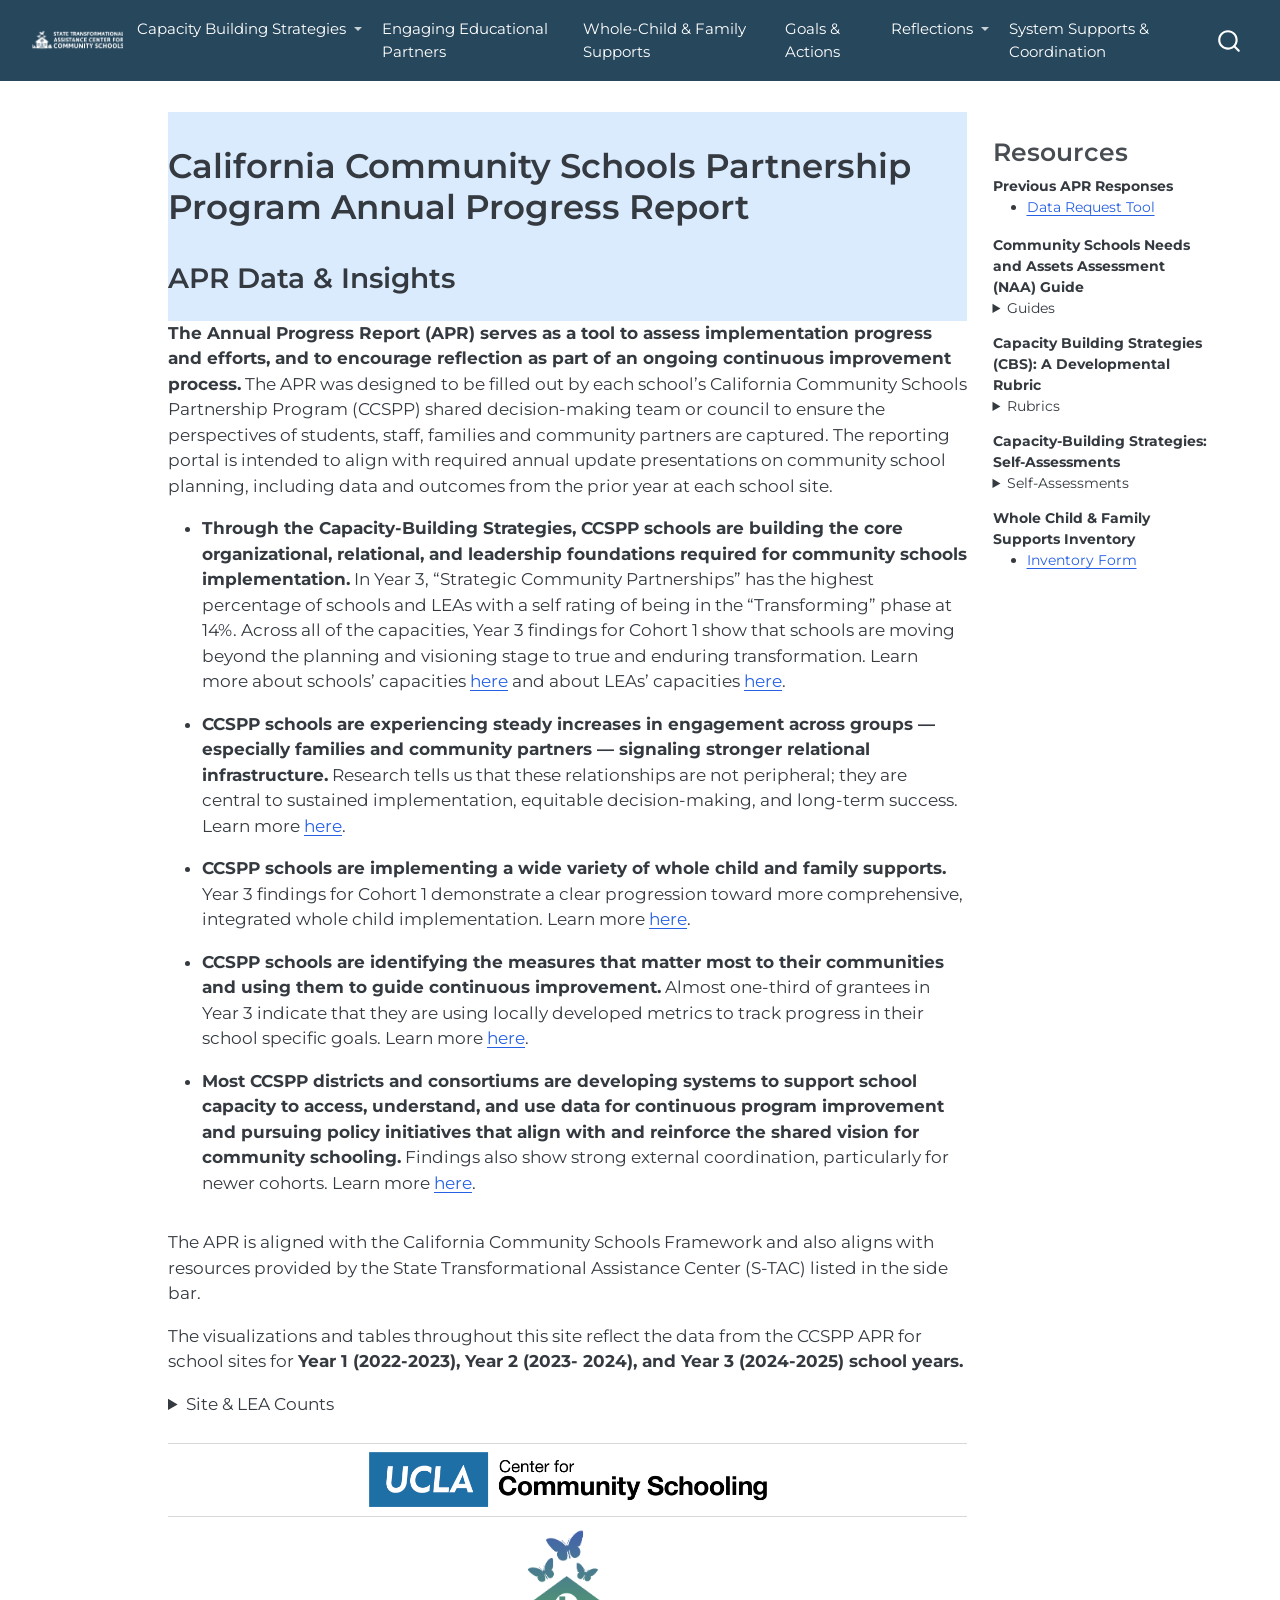
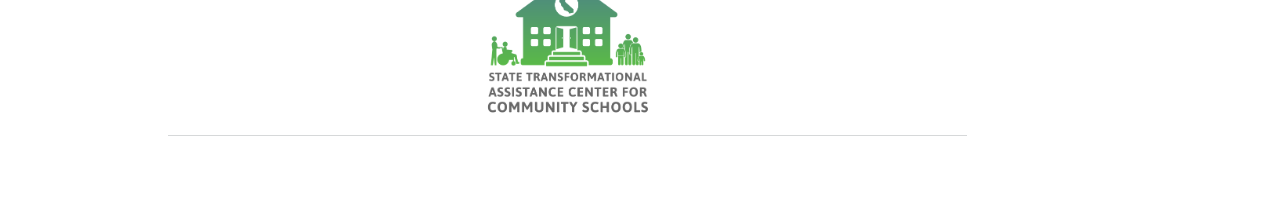
==== docs/index.html @ 406f583f "inital commit" ====
<!DOCTYPE html>
<html xmlns="http://www.w3.org/1999/xhtml" lang="en" xml:lang="en"><head>

<meta charset="utf-8">
<meta name="generator" content="quarto-1.9.35">

<meta name="viewport" content="width=device-width, initial-scale=1.0, user-scalable=yes">


<title>CCSPP APR</title>
<style>
/* Default styles provided by pandoc.
** See https://pandoc.org/MANUAL.html#variables-for-html for config info.
*/
code{white-space: pre-wrap;}
span.smallcaps{font-variant: small-caps;}
div.columns{display: flex; gap: min(4vw, 1.5em);}
div.column{flex: auto; overflow-x: auto;}
div.hanging-indent{margin-left: 1.5em; text-indent: -1.5em;}
ul.task-list{list-style: none;}
ul.task-list li input[type="checkbox"] {
  width: 0.8em;
  margin: 0 0.8em 0.2em -1em; /* quarto-specific, see https://github.com/quarto-dev/quarto-cli/issues/4556 */ 
  vertical-align: middle;
}
</style>


<script src="site_libs/quarto-nav/quarto-nav.js"></script>
<script src="site_libs/quarto-nav/headroom.min.js"></script>
<script src="site_libs/clipboard/clipboard.min.js"></script>
<script src="site_libs/quarto-search/autocomplete.umd.js"></script>
<script src="site_libs/quarto-search/fuse.min.js"></script>
<script src="site_libs/quarto-search/quarto-search.js"></script>
<meta name="quarto:offset" content="./">
<link href="./images/logo/STAC-Logo-Vertical.png" rel="icon" type="image/png">
<script src="site_libs/quarto-html/quarto.js" type="module"></script>
<script src="site_libs/quarto-html/tabsets/tabsets.js" type="module"></script>
<script src="site_libs/quarto-html/popper.min.js"></script>
<script src="site_libs/quarto-html/tippy.umd.min.js"></script>
<script src="site_libs/quarto-html/anchor.min.js"></script>
<link href="site_libs/quarto-html/tippy.css" rel="stylesheet">
<link href="site_libs/quarto-html/quarto-syntax-highlighting-46f66b053e56abd73bb6e954d61a315b.css" rel="stylesheet" id="quarto-text-highlighting-styles">
<script src="site_libs/bootstrap/bootstrap.min.js"></script>
<link href="site_libs/bootstrap/bootstrap-icons.css" rel="stylesheet">
<link href="site_libs/bootstrap/bootstrap-a0f9fd0d421825b736dc1bbcbcba2219.min.css" rel="stylesheet" append-hash="true" id="quarto-bootstrap" data-mode="light">
<script id="quarto-search-options" type="application/json">{
  "location": "navbar",
  "copy-button": false,
  "collapse-after": 3,
  "panel-placement": "end",
  "type": "overlay",
  "limit": 50,
  "keyboard-shortcut": [
    "f",
    "/",
    "s"
  ],
  "show-item-context": false,
  "language": {
    "search-no-results-text": "No results",
    "search-matching-documents-text": "matching documents",
    "search-copy-link-title": "Copy link to search",
    "search-hide-matches-text": "Hide additional matches",
    "search-more-match-text": "more match in this document",
    "search-more-matches-text": "more matches in this document",
    "search-clear-button-title": "Clear",
    "search-text-placeholder": "",
    "search-detached-cancel-button-title": "Cancel",
    "search-submit-button-title": "Submit",
    "search-label": "Search"
  }
}</script>


<link rel="stylesheet" href="styles.css">
</head>

<body class="nav-fixed quarto-light">

<div id="quarto-search-results"></div>
  <header id="quarto-header" class="headroom fixed-top">
    <nav class="navbar navbar-expand-lg " data-bs-theme="dark">
      <div class="navbar-container container-fluid">
      <div class="navbar-brand-container mx-auto">
    <a href="./index.html" class="navbar-brand navbar-brand-logo">
    <img src="./images/logo/STAC-Logo-Horizontal-White.png" alt="" class="navbar-logo light-content">
    <img src="./images/logo/STAC-Logo-Horizontal-White.png" alt="" class="navbar-logo dark-content">
    </a>
  </div>
            <div id="quarto-search" class="" title="Search"></div>
          <button class="navbar-toggler" type="button" data-bs-toggle="collapse" data-bs-target="#navbarCollapse" aria-controls="navbarCollapse" role="menu" aria-expanded="false" aria-label="Toggle navigation" onclick="if (window.quartoToggleHeadroom) { window.quartoToggleHeadroom(); }">
  <span class="navbar-toggler-icon"></span>
</button>
          <div class="collapse navbar-collapse" id="navbarCollapse">
            <ul class="navbar-nav navbar-nav-scroll me-auto">
  <li class="nav-item dropdown ">
    <a class="nav-link dropdown-toggle" href="#" id="nav-menu-capacity-building-strategies" role="link" data-bs-toggle="dropdown" aria-expanded="false">
 <span class="menu-text">Capacity Building Strategies</span>
    </a>
    <ul class="dropdown-menu" aria-labelledby="nav-menu-capacity-building-strategies">    
        <li>
    <a class="dropdown-item" href="./CBS/Schools - Capacity Building Strategies.html">
 <span class="dropdown-text">Site</span></a>
  </li>  
        <li>
    <a class="dropdown-item" href="./CBS/cbs-lea.html">
 <span class="dropdown-text">LEA</span></a>
  </li>  
    </ul>
  </li>
  <li class="nav-item">
    <a class="nav-link" href="./Engaging Educational Partners.html"> 
<span class="menu-text">Engaging Educational Partners</span></a>
  </li>  
  <li class="nav-item">
    <a class="nav-link" href="./WCFSI.html"> 
<span class="menu-text">Whole-Child &amp; Family Supports</span></a>
  </li>  
  <li class="nav-item">
    <a class="nav-link" href="./Goals and Actions.html"> 
<span class="menu-text">Goals &amp; Actions</span></a>
  </li>  
  <li class="nav-item dropdown ">
    <a class="nav-link dropdown-toggle" href="#" id="nav-menu-reflections" role="link" data-bs-toggle="dropdown" aria-expanded="false">
 <span class="menu-text">Reflections</span>
    </a>
    <ul class="dropdown-menu" aria-labelledby="nav-menu-reflections">    
        <li>
    <a class="dropdown-item" href="./reflections/school-reflections.html">
 <span class="dropdown-text">Site</span></a>
  </li>  
        <li>
    <a class="dropdown-item" href="./reflections/lea-reflections.html">
 <span class="dropdown-text">LEA</span></a>
  </li>  
    </ul>
  </li>
  <li class="nav-item">
    <a class="nav-link" href="./system-level-analysis.html"> 
<span class="menu-text">System Supports &amp; Coordination</span></a>
  </li>  
</ul>
          </div> <!-- /navcollapse -->
            <div class="quarto-navbar-tools">
</div>
      </div> <!-- /container-fluid -->
    </nav>
</header>
<!-- content -->
<div id="quarto-content" class="quarto-container page-columns page-rows-contents page-layout-article page-navbar">
<!-- sidebar -->
<!-- margin-sidebar -->
    <div id="quarto-margin-sidebar" class="sidebar margin-sidebar zindex-bottom">
    </div>
<!-- main -->
<main class="content page-columns page-full" id="quarto-document-content"><header id="title-block-header" class="quarto-title-block"></header>




<style>
/* Mobile: don't sticky (prevents overlap) */
@media (max-width: 991.98px) {
  .column-margin { 
    position: static !important; 
    top: auto !important;
  }
}

/* Desktop: sticky */
@media (min-width: 992px) {
  .column-margin {
    position: sticky;
    top: 1rem;
  }
}
</style>
<section id="california-community-schools-partnership-program-annual-progress-report" class="level1 hero-banner">
<h1>California Community Schools Partnership Program Annual Progress Report</h1>
<section id="apr-data-insights" class="level2">
<h2 class="anchored" data-anchor-id="apr-data-insights">APR Data &amp; Insights</h2>
</section>
</section>

<div class="no-row-height column-margin column-container"><section id="resources" class="level3">
<h3 class="anchored" data-anchor-id="resources">Resources</h3>
<p><span style="color: #343a40;"><strong>Previous APR Responses</strong></span></p>
<ul>
<li><a href="https://uclaed.co1.qualtrics.com/jfe/form/SV_9mLEu1IuNi6LZfo" target="_blank">Data Request Tool</a></li>
</ul>
<p><span style="color: #343a40;"><strong>Community Schools Needs and Assets Assessment (NAA) Guide</strong></span></p>
<details>
<summary>
Guides
</summary>
<ul>
<li><p><a href="https://cadigitalcommons.org/wp-content/uploads/2025/06/Deep-Needs-and-Asset-Assessment.pdf" target="_blank">NAA Guide – Full</a></p></li>
<li><p><a href="https://cadigitalcommons.org/wp-content/uploads/2025/06/Needs-and-Assets-Assessment-Condensed.pdf" target="_blank">NAA Guide – Condensed</a></p></li>
</ul>
</details>
<p><span style="color: #343a40;"><strong>Capacity Building Strategies (CBS): A Developmental Rubric</strong></span></p>
<details>
<summary>
Rubrics
</summary>
<ul>
<li><a href="https://drive.google.com/file/d/1DP7RyhAVxTFmHMCD0gwekij5-J-h7BR9/view" target="_blank">CBS - English</a></li>
</ul>
</details>
<p><span style="color: #343a40;"><strong>Capacity-Building Strategies: Self-Assessments</strong></span></p>
<details>
<summary>
Self-Assessments
</summary>
<ul>
<li><p><a href="https://docs.google.com/forms/d/e/1FAIpQLSdcH3LNxkDwyvIk_gppRtpNWwfiOEIjXn0z5QTgOqBknGu_lQ/viewform" target="_blank">LEA - English</a></p></li>
<li><p><a href="https://docs.google.com/forms/d/e/1FAIpQLSc5DZgLk-vQy-woKBKLm49a4QzHU9YAFCF1oBO0h-w63NDepA/viewform?usp=send_form" target="_blank">Site - English</a></p></li>
<li><p><a href="https://docs.google.com/document/d/1Zg2EU0CJ4ka5Bm2RTd6Dy4XGqrpqrelE/edit?usp=sharing&amp;ouid=100302755592707449375&amp;rtpof=true&amp;sd=true" target="_blank">Site - Spanish</a></p></li>
</ul>
</details>
<p><span style="color: #343a40;"><strong>Whole Child &amp; Family Supports Inventory</strong></span></p>
<ul>
<li><a href="https://cadigitalcommons.org/wp-content/uploads/2025/07/Whole-Child-and-Family-Supports-Inventory-updated.pdf" target="_blank">Inventory Form</a></li>
</ul>
</section></div><p><strong>The Annual Progress Report (APR) serves as a tool to assess implementation progress and efforts, and to encourage reflection as part of an ongoing continuous improvement process.</strong> The APR was designed to be filled out by each school’s California Community Schools Partnership Program (CCSPP) shared decision-making team or council to ensure the perspectives of students, staff, families and community partners are captured. The reporting portal is intended to align with required annual update presentations on community school planning, including data and outcomes from the prior year at each school site.</p>
<ul>
<li><p><strong>Through the Capacity-Building Strategies, CCSPP schools are building the core organizational, relational, and leadership foundations required for community schools implementation.</strong> In Year 3, “Strategic Community Partnerships” has the highest percentage of schools and LEAs with a self rating of being in the “Transforming” phase at 14%. Across all of the capacities, Year 3 findings for Cohort 1 show that schools are moving beyond the planning and visioning stage to true and enduring transformation. Learn more about schools’ capacities <a href="https://uclacommschool.github.io/stac-apr-site/CBS/Schools%20-%20Capacity%20Building%20Strategies.html" target="_blank">here</a> and about LEAs’ capacities <a href="https://uclacommschool.github.io/stac-apr-site/CBS/cbs-lea.html" target="_blank">here</a>.</p></li>
<li><p><strong>CCSPP schools are experiencing steady increases in engagement across groups — especially families and community partners — signaling stronger relational infrastructure.</strong> Research tells us that these relationships are not peripheral; they are central to sustained implementation, equitable decision-making, and long-term success. Learn more <a href="https://uclacommschool.github.io/stac-apr-site/Engaging%20Educational%20Partners.html" target="_blank">here</a>.</p></li>
<li><p><strong>CCSPP schools are implementing a wide variety of whole child and family supports.</strong> Year 3 findings for Cohort 1 demonstrate a clear progression toward more comprehensive, integrated whole child implementation. Learn more <a href="https://uclacommschool.github.io/stac-apr-site/WCFSI.html" target="_blank">here</a>.</p></li>
<li><p><strong>CCSPP schools are identifying the measures that matter most to their communities and using them to guide continuous improvement.</strong> Almost one-third of grantees in Year 3 indicate that they are using locally developed metrics to track progress in their school specific goals. Learn more <a href="https://uclacommschool.github.io/stac-apr-site/Goals%20and%20Actions.html" target="_blank">here</a>.</p></li>
<li><p><strong>Most CCSPP districts and consortiums are developing systems to support school capacity to access, understand, and use data for continuous program improvement and pursuing policy initiatives that align with and reinforce the shared vision for community schooling.</strong> Findings also show strong external coordination, particularly for newer cohorts. Learn more <a href="https://uclacommschool.github.io/stac-apr-site/system-level-analysis.html" target="_blank">here</a>.</p></li>
</ul>
<p>The APR is aligned with the California Community Schools Framework and also aligns with resources provided by the State Transformational Assistance Center (S-TAC) listed in the side bar.</p>
<p>The visualizations and tables throughout this site reflect the data from the CCSPP APR for school sites for <strong>Year 1 (2022-2023), Year 2 (2023- 2024), and Year 3 (2024-2025) school years.</strong></p>
<details>
<summary>
Site &amp; LEA Counts
</summary>
<div class="tabset-margin-container"></div><div class="panel-tabset">
<ul class="nav nav-tabs" role="tablist"><li class="nav-item" role="presentation"><a class="nav-link active" id="tabset-1-1-tab" data-bs-toggle="tab" data-bs-target="#tabset-1-1" role="tab" aria-controls="tabset-1-1" aria-selected="true" href="">Site Count</a></li><li class="nav-item" role="presentation"><a class="nav-link" id="tabset-1-2-tab" data-bs-toggle="tab" data-bs-target="#tabset-1-2" role="tab" aria-controls="tabset-1-2" aria-selected="false" href="">LEA Count</a></li></ul>
<div class="tab-content">
<div id="tabset-1-1" class="tab-pane active" role="tabpanel" aria-labelledby="tabset-1-1-tab">
<table class="caption-top table">
<thead>
<tr class="header">
<th>Cohort</th>
<th>Site Count</th>
</tr>
</thead>
<tbody>
<tr class="odd">
<td>Cohort 1</td>
<td>457</td>
</tr>
<tr class="even">
<td>Cohort 2</td>
<td>571</td>
</tr>
<tr class="odd">
<td>Cohort 3</td>
<td>998</td>
</tr>
<tr class="even">
<td>Cohort 4</td>
<td>469</td>
</tr>
<tr class="odd">
<td><strong>Grand Total</strong></td>
<td><strong>2,495</strong></td>
</tr>
</tbody>
</table>
</div>
<div id="tabset-1-2" class="tab-pane" role="tabpanel" aria-labelledby="tabset-1-2-tab">
<table class="caption-top table">
<thead>
<tr class="header">
<th>Cohort</th>
<th>LEA Count</th>
</tr>
</thead>
<tbody>
<tr class="odd">
<td>Cohort 1</td>
<td>75</td>
</tr>
<tr class="even">
<td>Cohort 2</td>
<td>104</td>
</tr>
<tr class="odd">
<td>Cohort 3</td>
<td>251</td>
</tr>
<tr class="even">
<td>Cohort 4</td>
<td>97</td>
</tr>
<tr class="odd">
<td><strong>Grand Total</strong></td>
<td><strong>527</strong></td>
</tr>
</tbody>
</table>
<p>*Number of participating LEAs (unique). The number of granted LEA per cohort might vary, since some LEAs were awarded grants in more than one cohort.</p>
</div>
</div>
</div>
</details>
<table class="caption-top table">
<tbody>
<tr class="odd">
<td style="text-align: center;"><img src="images/UCLACtrForCommSchoolingLogo.png" class="img-fluid" width="398"></td>
</tr>
<tr class="even">
<td style="text-align: center;"><img src="images/stac-logo.png" class="img-fluid" width="188"></td>
</tr>
</tbody>
</table>



</main> <!-- /main -->
<script id="quarto-html-after-body" type="application/javascript">
  window.document.addEventListener("DOMContentLoaded", function (event) {
    const icon = "";
    const anchorJS = new window.AnchorJS();
    anchorJS.options = {
      placement: 'right',
      icon: icon
    };
    anchorJS.add('.anchored');
    const isCodeAnnotation = (el) => {
      for (const clz of el.classList) {
        if (clz.startsWith('code-annotation-')) {                     
          return true;
        }
      }
      return false;
    }
    const onCopySuccess = function(e) {
      // button target
      const button = e.trigger;
      // don't keep focus
      button.blur();
      // flash "checked"
      button.classList.add('code-copy-button-checked');
      var currentTitle = button.getAttribute("title");
      button.setAttribute("title", "Copied!");
      let tooltip;
      if (window.bootstrap) {
        button.setAttribute("data-bs-toggle", "tooltip");
        button.setAttribute("data-bs-placement", "left");
        button.setAttribute("data-bs-title", "Copied!");
        tooltip = new bootstrap.Tooltip(button, 
          { trigger: "manual", 
            customClass: "code-copy-button-tooltip",
            offset: [0, -8]});
        tooltip.show();    
      }
      setTimeout(function() {
        if (tooltip) {
          tooltip.hide();
          button.removeAttribute("data-bs-title");
          button.removeAttribute("data-bs-toggle");
          button.removeAttribute("data-bs-placement");
        }
        button.setAttribute("title", currentTitle);
        button.classList.remove('code-copy-button-checked');
      }, 1000);
      // clear code selection
      e.clearSelection();
    }
    const getTextToCopy = function(trigger) {
      const outerScaffold = trigger.parentElement.cloneNode(true);
      const codeEl = outerScaffold.querySelector('code');
      for (const childEl of codeEl.children) {
        if (isCodeAnnotation(childEl)) {
          childEl.remove();
        }
      }
      return codeEl.innerText;
    }
    const clipboard = new window.ClipboardJS('.code-copy-button:not([data-in-quarto-modal])', {
      text: getTextToCopy
    });
    clipboard.on('success', onCopySuccess);
    if (window.document.getElementById('quarto-embedded-source-code-modal')) {
      const clipboardModal = new window.ClipboardJS('.code-copy-button[data-in-quarto-modal]', {
        text: getTextToCopy,
        container: window.document.getElementById('quarto-embedded-source-code-modal')
      });
      clipboardModal.on('success', onCopySuccess);
    }
      var localhostRegex = new RegExp(/^(?:http|https):\/\/localhost\:?[0-9]*\//);
      var mailtoRegex = new RegExp(/^mailto:/);
        var filterRegex = new RegExp('/' + window.location.host + '/');
      var isInternal = (href) => {
          return filterRegex.test(href) || localhostRegex.test(href) || mailtoRegex.test(href);
      }
      // Inspect non-navigation links and adorn them if external
     var links = window.document.querySelectorAll('a[href]:not(.nav-link):not(.navbar-brand):not(.toc-action):not(.sidebar-link):not(.sidebar-item-toggle):not(.pagination-link):not(.no-external):not([aria-hidden]):not(.dropdown-item):not(.quarto-navigation-tool):not(.about-link)');
      for (var i=0; i<links.length; i++) {
        const link = links[i];
        if (!isInternal(link.href)) {
          // undo the damage that might have been done by quarto-nav.js in the case of
          // links that we want to consider external
          if (link.dataset.originalHref !== undefined) {
            link.href = link.dataset.originalHref;
          }
        }
      }
    function tippyHover(el, contentFn, onTriggerFn, onUntriggerFn) {
      const config = {
        allowHTML: true,
        maxWidth: 500,
        delay: 100,
        arrow: false,
        appendTo: function(el) {
            return el.parentElement;
        },
        interactive: true,
        interactiveBorder: 10,
        theme: 'quarto',
        placement: 'bottom-start',
      };
      if (contentFn) {
        config.content = contentFn;
      }
      if (onTriggerFn) {
        config.onTrigger = onTriggerFn;
      }
      if (onUntriggerFn) {
        config.onUntrigger = onUntriggerFn;
      }
      window.tippy(el, config); 
    }
    const noterefs = window.document.querySelectorAll('a[role="doc-noteref"]');
    for (var i=0; i<noterefs.length; i++) {
      const ref = noterefs[i];
      tippyHover(ref, function() {
        // use id or data attribute instead here
        let href = ref.getAttribute('data-footnote-href') || ref.getAttribute('href');
        try { href = new URL(href).hash; } catch {}
        const id = href.replace(/^#\/?/, "");
        const note = window.document.getElementById(id);
        if (note) {
          return note.innerHTML;
        } else {
          return "";
        }
      });
    }
    const xrefs = window.document.querySelectorAll('a.quarto-xref');
    const processXRef = (id, note) => {
      // Strip column container classes
      const stripColumnClz = (el) => {
        el.classList.remove("page-full", "page-columns");
        if (el.children) {
          for (const child of el.children) {
            stripColumnClz(child);
          }
        }
      }
      stripColumnClz(note)
      if (id === null || id.startsWith('sec-')) {
        // Special case sections, only their first couple elements
        const container = document.createElement("div");
        if (note.children && note.children.length > 2) {
          container.appendChild(note.children[0].cloneNode(true));
          for (let i = 1; i < note.children.length; i++) {
            const child = note.children[i];
            if (child.tagName === "P" && child.innerText === "") {
              continue;
            } else {
              container.appendChild(child.cloneNode(true));
              break;
            }
          }
          if (window.Quarto?.typesetMath) {
            window.Quarto.typesetMath(container);
          }
          return container.innerHTML
        } else {
          if (window.Quarto?.typesetMath) {
            window.Quarto.typesetMath(note);
          }
          return note.innerHTML;
        }
      } else {
        // Remove any anchor links if they are present
        const anchorLink = note.querySelector('a.anchorjs-link');
        if (anchorLink) {
          anchorLink.remove();
        }
        if (window.Quarto?.typesetMath) {
          window.Quarto.typesetMath(note);
        }
        if (note.classList.contains("callout")) {
          return note.outerHTML;
        } else {
          return note.innerHTML;
        }
      }
    }
    for (var i=0; i<xrefs.length; i++) {
      const xref = xrefs[i];
      tippyHover(xref, undefined, function(instance) {
        instance.disable();
        let url = xref.getAttribute('href');
        let hash = undefined; 
        if (url.startsWith('#')) {
          hash = url;
        } else {
          try { hash = new URL(url).hash; } catch {}
        }
        if (hash) {
          const id = hash.replace(/^#\/?/, "");
          const note = window.document.getElementById(id);
          if (note !== null) {
            try {
              const html = processXRef(id, note.cloneNode(true));
              instance.setContent(html);
            } finally {
              instance.enable();
              instance.show();
            }
          } else {
            // See if we can fetch this
            fetch(url.split('#')[0])
            .then(res => res.text())
            .then(html => {
              const parser = new DOMParser();
              const htmlDoc = parser.parseFromString(html, "text/html");
              const note = htmlDoc.getElementById(id);
              if (note !== null) {
                const html = processXRef(id, note);
                instance.setContent(html);
              } 
            }).finally(() => {
              instance.enable();
              instance.show();
            });
          }
        } else {
          // See if we can fetch a full url (with no hash to target)
          // This is a special case and we should probably do some content thinning / targeting
          fetch(url)
          .then(res => res.text())
          .then(html => {
            const parser = new DOMParser();
            const htmlDoc = parser.parseFromString(html, "text/html");
            const note = htmlDoc.querySelector('main.content');
            if (note !== null) {
              // This should only happen for chapter cross references
              // (since there is no id in the URL)
              // remove the first header
              if (note.children.length > 0 && note.children[0].tagName === "HEADER") {
                note.children[0].remove();
              }
              const html = processXRef(null, note);
              instance.setContent(html);
            } 
          }).finally(() => {
            instance.enable();
            instance.show();
          });
        }
      }, function(instance) {
      });
    }
        let selectedAnnoteEl;
        const selectorForAnnotation = ( cell, annotation) => {
          let cellAttr = 'data-code-cell="' + cell + '"';
          let lineAttr = 'data-code-annotation="' +  annotation + '"';
          const selector = 'span[' + cellAttr + '][' + lineAttr + ']';
          return selector;
        }
        const selectCodeLines = (annoteEl) => {
          const doc = window.document;
          const targetCell = annoteEl.getAttribute("data-target-cell");
          const targetAnnotation = annoteEl.getAttribute("data-target-annotation");
          const annoteSpan = window.document.querySelector(selectorForAnnotation(targetCell, targetAnnotation));
          const lines = annoteSpan.getAttribute("data-code-lines").split(",");
          const lineIds = lines.map((line) => {
            return targetCell + "-" + line;
          })
          let top = null;
          let height = null;
          let parent = null;
          if (lineIds.length > 0) {
              //compute the position of the single el (top and bottom and make a div)
              const el = window.document.getElementById(lineIds[0]);
              top = el.offsetTop;
              height = el.offsetHeight;
              parent = el.parentElement.parentElement;
            if (lineIds.length > 1) {
              const lastEl = window.document.getElementById(lineIds[lineIds.length - 1]);
              const bottom = lastEl.offsetTop + lastEl.offsetHeight;
              height = bottom - top;
            }
            if (top !== null && height !== null && parent !== null) {
              // cook up a div (if necessary) and position it 
              let div = window.document.getElementById("code-annotation-line-highlight");
              if (div === null) {
                div = window.document.createElement("div");
                div.setAttribute("id", "code-annotation-line-highlight");
                div.style.position = 'absolute';
                parent.appendChild(div);
              }
              div.style.top = top - 2 + "px";
              div.style.height = height + 4 + "px";
              div.style.left = 0;
              let gutterDiv = window.document.getElementById("code-annotation-line-highlight-gutter");
              if (gutterDiv === null) {
                gutterDiv = window.document.createElement("div");
                gutterDiv.setAttribute("id", "code-annotation-line-highlight-gutter");
                gutterDiv.style.position = 'absolute';
                const codeCell = window.document.getElementById(targetCell);
                const gutter = codeCell.querySelector('.code-annotation-gutter');
                gutter.appendChild(gutterDiv);
              }
              gutterDiv.style.top = top - 2 + "px";
              gutterDiv.style.height = height + 4 + "px";
            }
            selectedAnnoteEl = annoteEl;
          }
        };
        const unselectCodeLines = () => {
          const elementsIds = ["code-annotation-line-highlight", "code-annotation-line-highlight-gutter"];
          elementsIds.forEach((elId) => {
            const div = window.document.getElementById(elId);
            if (div) {
              div.remove();
            }
          });
          selectedAnnoteEl = undefined;
        };
          // Handle positioning of the toggle
      window.addEventListener(
        "resize",
        throttle(() => {
          elRect = undefined;
          if (selectedAnnoteEl) {
            selectCodeLines(selectedAnnoteEl);
          }
        }, 10)
      );
      function throttle(fn, ms) {
      let throttle = false;
      let timer;
        return (...args) => {
          if(!throttle) { // first call gets through
              fn.apply(this, args);
              throttle = true;
          } else { // all the others get throttled
              if(timer) clearTimeout(timer); // cancel #2
              timer = setTimeout(() => {
                fn.apply(this, args);
                timer = throttle = false;
              }, ms);
          }
        };
      }
        // Attach click handler to the DT
        const annoteDls = window.document.querySelectorAll('dt[data-target-cell]');
        for (const annoteDlNode of annoteDls) {
          annoteDlNode.addEventListener('click', (event) => {
            const clickedEl = event.target;
            if (clickedEl !== selectedAnnoteEl) {
              unselectCodeLines();
              const activeEl = window.document.querySelector('dt[data-target-cell].code-annotation-active');
              if (activeEl) {
                activeEl.classList.remove('code-annotation-active');
              }
              selectCodeLines(clickedEl);
              clickedEl.classList.add('code-annotation-active');
            } else {
              // Unselect the line
              unselectCodeLines();
              clickedEl.classList.remove('code-annotation-active');
            }
          });
        }
    const findCites = (el) => {
      const parentEl = el.parentElement;
      if (parentEl) {
        const cites = parentEl.dataset.cites;
        if (cites) {
          return {
            el,
            cites: cites.split(' ')
          };
        } else {
          return findCites(el.parentElement)
        }
      } else {
        return undefined;
      }
    };
    var bibliorefs = window.document.querySelectorAll('a[role="doc-biblioref"]');
    for (var i=0; i<bibliorefs.length; i++) {
      const ref = bibliorefs[i];
      const citeInfo = findCites(ref);
      if (citeInfo) {
        tippyHover(citeInfo.el, function() {
          var popup = window.document.createElement('div');
          citeInfo.cites.forEach(function(cite) {
            var citeDiv = window.document.createElement('div');
            citeDiv.classList.add('hanging-indent');
            citeDiv.classList.add('csl-entry');
            var biblioDiv = window.document.getElementById('ref-' + cite);
            if (biblioDiv) {
              citeDiv.innerHTML = biblioDiv.innerHTML;
            }
            popup.appendChild(citeDiv);
          });
          return popup.innerHTML;
        });
      }
    }
  });
  </script>
</div> <!-- /content -->




</body></html>
---- docs/site_libs/quarto-html/tippy.css ----
.tippy-box[data-animation=fade][data-state=hidden]{opacity:0}[data-tippy-root]{max-width:calc(100vw - 10px)}.tippy-box{position:relative;background-color:#333;color:#fff;border-radius:4px;font-size:14px;line-height:1.4;white-space:normal;outline:0;transition-property:transform,visibility,opacity}.tippy-box[data-placement^=top]>.tippy-arrow{bottom:0}.tippy-box[data-placement^=top]>.tippy-arrow:before{bottom:-7px;left:0;border-width:8px 8px 0;border-top-color:initial;transform-origin:center top}.tippy-box[data-placement^=bottom]>.tippy-arrow{top:0}.tippy-box[data-placement^=bottom]>.tippy-arrow:before{top:-7px;left:0;border-width:0 8px 8px;border-bottom-color:initial;transform-origin:center bottom}.tippy-box[data-placement^=left]>.tippy-arrow{right:0}.tippy-box[data-placement^=left]>.tippy-arrow:before{border-width:8px 0 8px 8px;border-left-color:initial;right:-7px;transform-origin:center left}.tippy-box[data-placement^=right]>.tippy-arrow{left:0}.tippy-box[data-placement^=right]>.tippy-arrow:before{left:-7px;border-width:8px 8px 8px 0;border-right-color:initial;transform-origin:center right}.tippy-box[data-inertia][data-state=visible]{transition-timing-function:cubic-bezier(.54,1.5,.38,1.11)}.tippy-arrow{width:16px;height:16px;color:#333}.tippy-arrow:before{content:"";position:absolute;border-color:transparent;border-style:solid}.tippy-content{position:relative;padding:5px 9px;z-index:1}
---- docs/site_libs/quarto-html/quarto-syntax-highlighting-46f66b053e56abd73bb6e954d61a315b.css ----
/* quarto syntax highlight colors */
:root {
  --quarto-hl-ot-color: #003B4F;
  --quarto-hl-at-color: #657422;
  --quarto-hl-ss-color: #20794D;
  --quarto-hl-an-color: #5E5E5E;
  --quarto-hl-fu-color: #4758AB;
  --quarto-hl-st-color: #20794D;
  --quarto-hl-cf-color: #003B4F;
  --quarto-hl-op-color: #5E5E5E;
  --quarto-hl-er-color: #AD0000;
  --quarto-hl-bn-color: #AD0000;
  --quarto-hl-al-color: #AD0000;
  --quarto-hl-va-color: #111111;
  --quarto-hl-bu-color: inherit;
  --quarto-hl-ex-color: inherit;
  --quarto-hl-pp-color: #AD0000;
  --quarto-hl-in-color: #5E5E5E;
  --quarto-hl-vs-color: #20794D;
  --quarto-hl-wa-color: #5E5E5E;
  --quarto-hl-do-color: #5E5E5E;
  --quarto-hl-im-color: #00769E;
  --quarto-hl-ch-color: #20794D;
  --quarto-hl-dt-color: #AD0000;
  --quarto-hl-fl-color: #AD0000;
  --quarto-hl-co-color: #5E5E5E;
  --quarto-hl-cv-color: #5E5E5E;
  --quarto-hl-cn-color: #8f5902;
  --quarto-hl-sc-color: #5E5E5E;
  --quarto-hl-dv-color: #AD0000;
  --quarto-hl-kw-color: #003B4F;
}

/* other quarto variables */
:root {
  --quarto-font-monospace: SFMono-Regular, Menlo, Monaco, Consolas, "Liberation Mono", "Courier New", monospace;
}

/* syntax highlight based on Pandoc's rules */
pre > code.sourceCode > span {
  color: #003B4F;
}

code.sourceCode > span {
  color: #003B4F;
}

div.sourceCode,
div.sourceCode pre.sourceCode {
  color: #003B4F;
}

/* Normal */
code span {
  color: #003B4F;
}

/* Alert */
code span.al {
  color: #AD0000;
  font-style: inherit;
}

/* Annotation */
code span.an {
  color: #5E5E5E;
  font-style: inherit;
}

/* Attribute */
code span.at {
  color: #657422;
  font-style: inherit;
}

/* BaseN */
code span.bn {
  color: #AD0000;
  font-style: inherit;
}

/* BuiltIn */
code span.bu {
  font-style: inherit;
}

/* ControlFlow */
code span.cf {
  color: #003B4F;
  font-weight: bold;
  font-style: inherit;
}

/* Char */
code span.ch {
  color: #20794D;
  font-style: inherit;
}

/* Constant */
code span.cn {
  color: #8f5902;
  font-style: inherit;
}

/* Comment */
code span.co {
  color: #5E5E5E;
  font-style: inherit;
}

/* CommentVar */
code span.cv {
  color: #5E5E5E;
  font-style: italic;
}

/* Documentation */
code span.do {
  color: #5E5E5E;
  font-style: italic;
}

/* DataType */
code span.dt {
  color: #AD0000;
  font-style: inherit;
}

/* DecVal */
code span.dv {
  color: #AD0000;
  font-style: inherit;
}

/* Error */
code span.er {
  color: #AD0000;
  font-style: inherit;
}

/* Extension */
code span.ex {
  font-style: inherit;
}

/* Float */
code span.fl {
  color: #AD0000;
  font-style: inherit;
}

/* Function */
code span.fu {
  color: #4758AB;
  font-style: inherit;
}

/* Import */
code span.im {
  color: #00769E;
  font-style: inherit;
}

/* Information */
code span.in {
  color: #5E5E5E;
  font-style: inherit;
}

/* Keyword */
code span.kw {
  color: #003B4F;
  font-weight: bold;
  font-style: inherit;
}

/* Operator */
code span.op {
  color: #5E5E5E;
  font-style: inherit;
}

/* Other */
code span.ot {
  color: #003B4F;
  font-style: inherit;
}

/* Preprocessor */
code span.pp {
  color: #AD0000;
  font-style: inherit;
}

/* SpecialChar */
code span.sc {
  color: #5E5E5E;
  font-style: inherit;
}

/* SpecialString */
code span.ss {
  color: #20794D;
  font-style: inherit;
}

/* String */
code span.st {
  color: #20794D;
  font-style: inherit;
}

/* Variable */
code span.va {
  color: #111111;
  font-style: inherit;
}

/* VerbatimString */
code span.vs {
  color: #20794D;
  font-style: inherit;
}

/* Warning */
code span.wa {
  color: #5E5E5E;
  font-style: italic;
}

.prevent-inlining {
  content: "</";
}

/*# sourceMappingURL=5022ed312398f59a55adce476d7327af.css.map */
---- docs/styles.css ----
/* css styles */

/* Optional: load Montserrat (STAC font option) for supporting UI text if desired */
@import url("https://fonts.googleapis.com/css2?family=Montserrat:wght@400;600;700&display=swap");

/* ------------------------------------------------------------
   STAC / UCLA Color System (from your palette)
   Prefer S-TAC brand colors (#097691, #5CBC5A, #1D6EA5, #005DAA)
   ------------------------------------------------------------ */
:root {
  /* S-TAC Brand Colors (use often) */
  --stac-teal:  #097691;
  --stac-dark-teal: #27475C;
  --stac-green: #5CBC5A;
  --stac-blue-1:#1D6EA5;
  --stac-blue-2:#005DAA;   /* best “primary” candidate */

  /* UCLA secondary palette */
  --ucla-blue:  #2774AE;
  --ucla-gold:  #FFD100;

  /* UCLA blues (for hovers/contrast) */
  --ucla-darkest-blue:#003B5C;
  --ucla-darker-blue: #005587;
  --ucla-lighter-blue: #8BB8E8;
  --ucla-lightest-blue:#DAEBFE;

  /* Gold variants */
  --ucla-darkest-gold:#FFBB1C;
  --ucla-darker-gold: #FFC72C;

  /* Additional palette (optional) */
  --stac-fig-green:#73B662;
  --stac-gold-2:   #F4C210;
  --stac-cyan:     #0DB0D8;
  --stac-cyan-lite:#87E1F8;
  --stac-cyan-bg:  #E7F9FE;
  --neutral-700:   #7F7F7F;

  /* Do not use unless necessary: #913D88 */
}

/* ------------------------------------------------------------
   Typography (per guide convention)
   Titles: Arial
   Subtitles + Main: Avenir (with fallbacks)
   ------------------------------------------------------------ */
body {
  font-family: "Montserrat", Avenir, "Avenir Next", "Gill Sans", system-ui, -apple-system,
               "Segoe UI", Roboto, "Helvetica Neue", Arial, sans-serif;
}

/* Titles / headings */
h1, h2, h3, h4, h5, h6 {
  font-family: "Montserrat", Arial, system-ui, -apple-system, "Segoe UI", sans-serif;
  color: #343a40;
}

/* UI chrome */
.navbar,
.sidebar,
.toc {
  font-family: "Montserrat", Avenir, "Avenir Next", "Gill Sans", Arial, sans-serif;
}

/* Hide Quarto page title block entirely */
.quarto-title-block {
  display: none;
}

li::marker {
  color: #343a40;
}
/* ------------------------------------------------------------
   Navbar (switch to STAC primary blue)
   ------------------------------------------------------------ */
.navbar {
  background-color: var(--stac-dark-teal) !important;
}

/* Navbar font size (top-level items) */
.navbar .navbar-nav > .nav-item > .nav-link {
  font-size: 0.9rem;
}

/* Navbar links */
.navbar a,
.navbar-brand {
  color: white !important;
}

.navbar a:hover {
  /* Use UCLA gold as the high-contrast accent */
  color: var(--stac-green) !important;
}


/* Navbar dropdown menu (base) */
.navbar .dropdown-menu {
  background-color: var(--stac-teal) !important;
}

/* Dropdown items */
.navbar .dropdown-menu .dropdown-item {
  font-size: 0.85rem;
}

/* Dropdown item text (default state) */
.navbar .dropdown-menu .dropdown-item {
  color: white !important;
}

/* Hover state: dark teal background + green text */
.navbar .dropdown-menu .dropdown-item:hover,
.navbar .dropdown-menu .dropdown-item:focus {
  background-color: var(--stac-dark-teal) !important;
  color: var(--stac-green) !important;
}

/* Nav bar toggler */
/* Navbar hamburger (mobile menu) icon */
.navbar-toggler {
  border-color: white !important;
}

/* Hamburger icon lines */
.navbar-toggler-icon {
  filter: brightness(0) invert(1);
}

/* ------------------------------------------------------------
   Sidebar styling (light STAC background + STAC active state)
   ------------------------------------------------------------ */
.sidebar {
  background-color: #ffffff !important;
  color: #343a40;
}

.sidebar a.active {
  color: var(--stac-blue-2);
  font-weight: 600;
}

.sidebar a.active {
  color: var(--stac-blue-2);
  font-weight: 600;
}

/* Optional: non-active sidebar link hover */
.sidebar a:hover {
  color: var(--stac-teal);
}


/* ------------------------------------------------------------
   Search styling in navbar
   ------------------------------------------------------------ */

/* Search icon in navbar */
.navbar .aa-SearchIcon,
.navbar .aa-SubmitIcon {
  color: white !important;
  fill: white !important;
}

/* Search input box */
.navbar .aa-Input {
  background-color: white;
  color: var(--stac-blue-2);
  border: 1px solid white;
}

/* Placeholder text */
.navbar .aa-Input::placeholder {
  color: var(--stac-blue-2);
  opacity: 0.7;
}

/* Search button */
.navbar .aa-SubmitButton {
  background-color: var(--stac-blue-1);
  border: 1px solid white;
}

/* Hover / focus */
.navbar .aa-SubmitButton:hover,
.navbar .aa-SubmitButton:focus-within {
  background-color: var(--ucla-darkest-blue);
}

/* Search modal results header / detached button */
.aa-DetachedSearchButton {
  border-color: white;
}


/* ------------------------------------------------------------
   Details in sidebar
   ------------------------------------------------------------ */

details {
  color: #343a40; 
}

details summary {
  color: #343a40; 
}


/* ------------------------------------------------------------
   Hero Banner
   ------------------------------------------------------------ */
   
/* Blue hero banner section */
.hero-banner {
  background-color: var(--ucla-lightest-blue);
}

/* Remove separator line inside hero banner */
.hero-banner h2 {
  border-bottom: none !important;
}
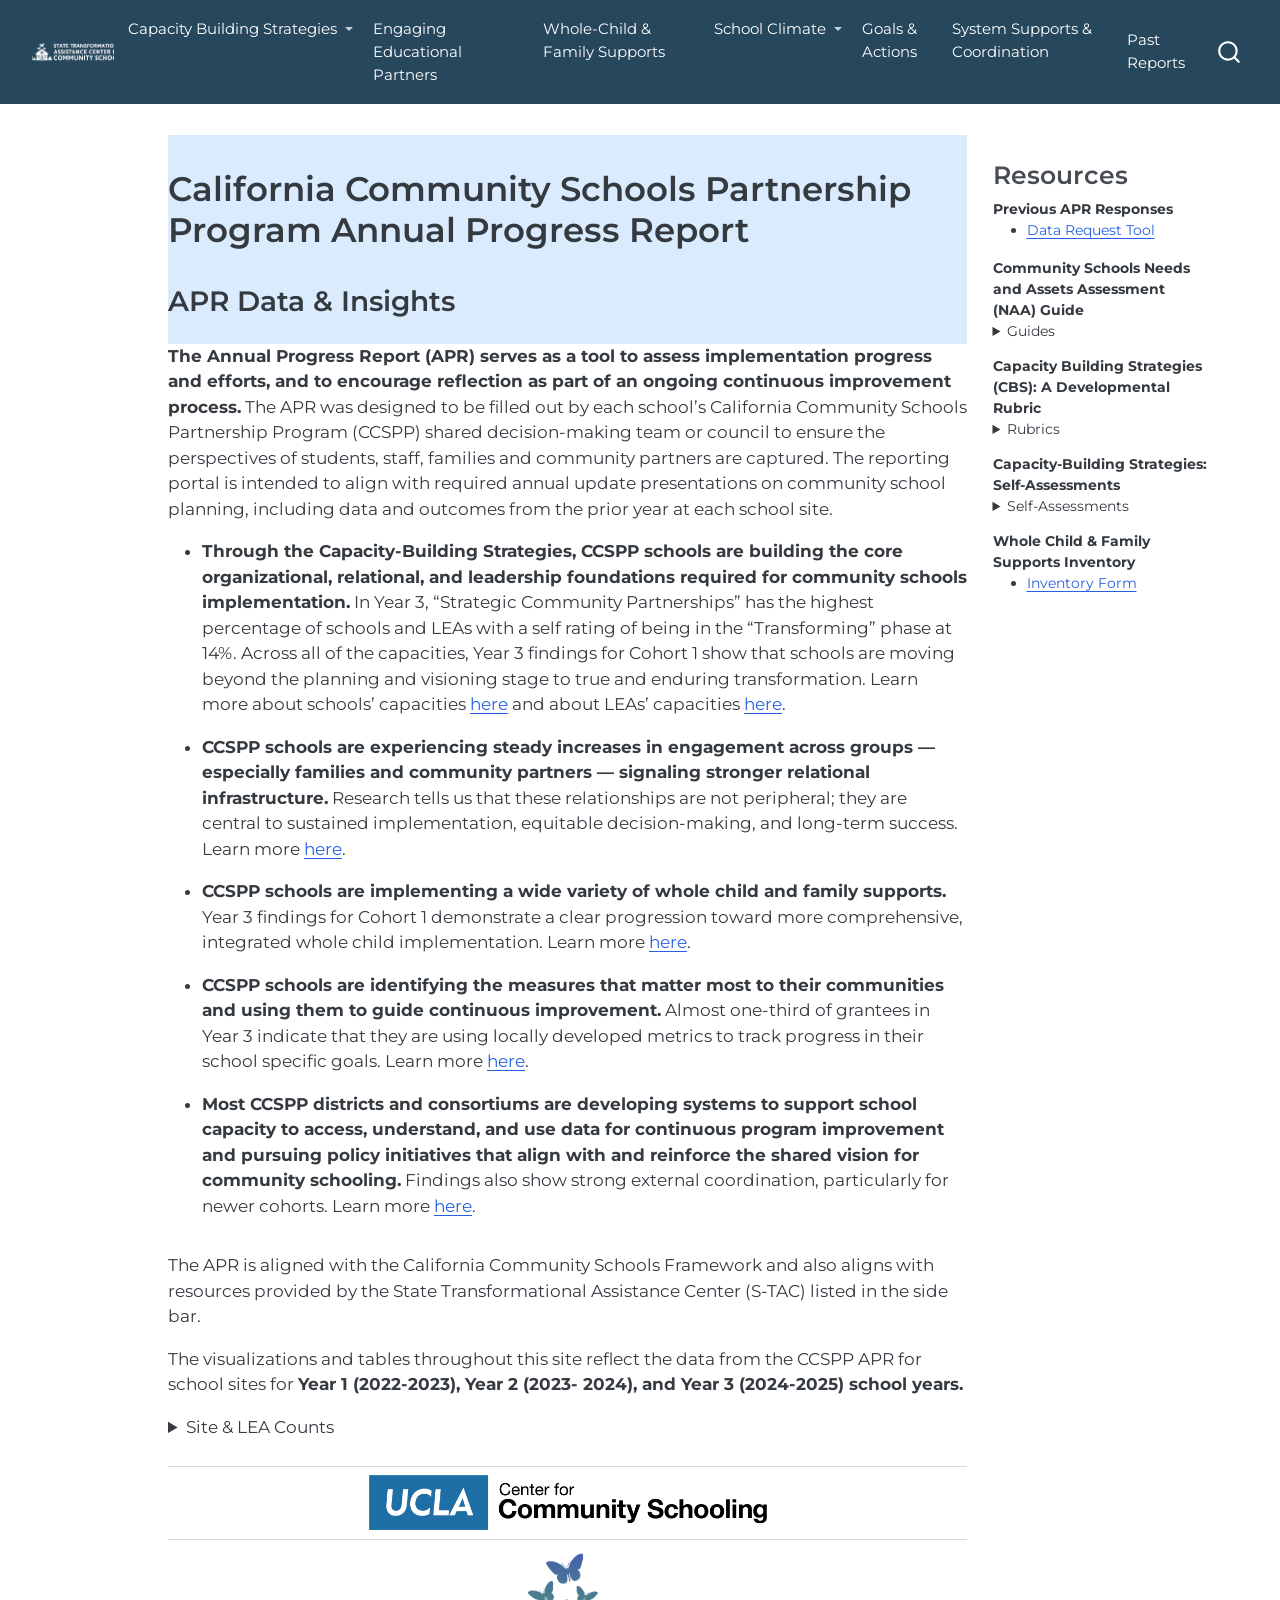
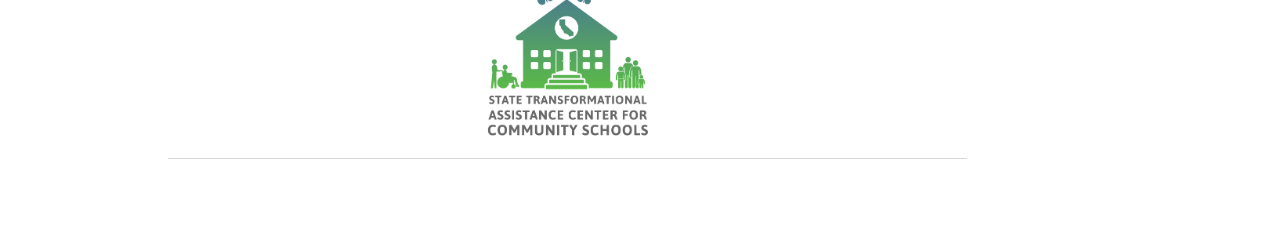
==== commit 510386b3: "removed reflection from the top" ====
--- a/docs/index.html
+++ b/docs/index.html
@@ -117,28 +117,34 @@
     <a class="nav-link" href="./WCFSI.html"> 
 <span class="menu-text">Whole-Child &amp; Family Supports</span></a>
   </li>  
+  <li class="nav-item dropdown ">
+    <a class="nav-link dropdown-toggle" href="#" id="nav-menu-school-climate" role="link" data-bs-toggle="dropdown" aria-expanded="false">
+ <span class="menu-text">School Climate</span>
+    </a>
+    <ul class="dropdown-menu" aria-labelledby="nav-menu-school-climate">    
+        <li>
+    <a class="dropdown-item" href="./school-climate/school-climate-dashboard.html">
+ <span class="dropdown-text">Dashboard</span></a>
+  </li>  
+        <li>
+    <a class="dropdown-item" href="./school-climate/school-climate-qual.html">
+ <span class="dropdown-text">Observed Improvements</span></a>
+  </li>  
+    </ul>
+  </li>
   <li class="nav-item">
     <a class="nav-link" href="./Goals and Actions.html"> 
 <span class="menu-text">Goals &amp; Actions</span></a>
   </li>  
-  <li class="nav-item dropdown ">
-    <a class="nav-link dropdown-toggle" href="#" id="nav-menu-reflections" role="link" data-bs-toggle="dropdown" aria-expanded="false">
- <span class="menu-text">Reflections</span>
-    </a>
-    <ul class="dropdown-menu" aria-labelledby="nav-menu-reflections">    
-        <li>
-    <a class="dropdown-item" href="./reflections/school-reflections.html">
- <span class="dropdown-text">Site</span></a>
-  </li>  
-        <li>
-    <a class="dropdown-item" href="./reflections/lea-reflections.html">
- <span class="dropdown-text">LEA</span></a>
-  </li>  
-    </ul>
-  </li>
   <li class="nav-item">
     <a class="nav-link" href="./system-level-analysis.html"> 
 <span class="menu-text">System Supports &amp; Coordination</span></a>
+  </li>  
+</ul>
+            <ul class="navbar-nav navbar-nav-scroll ms-auto">
+  <li class="nav-item">
+    <a class="nav-link" href="./past-reports.html"> 
+<span class="menu-text">Past Reports</span></a>
   </li>  
 </ul>
           </div> <!-- /navcollapse -->
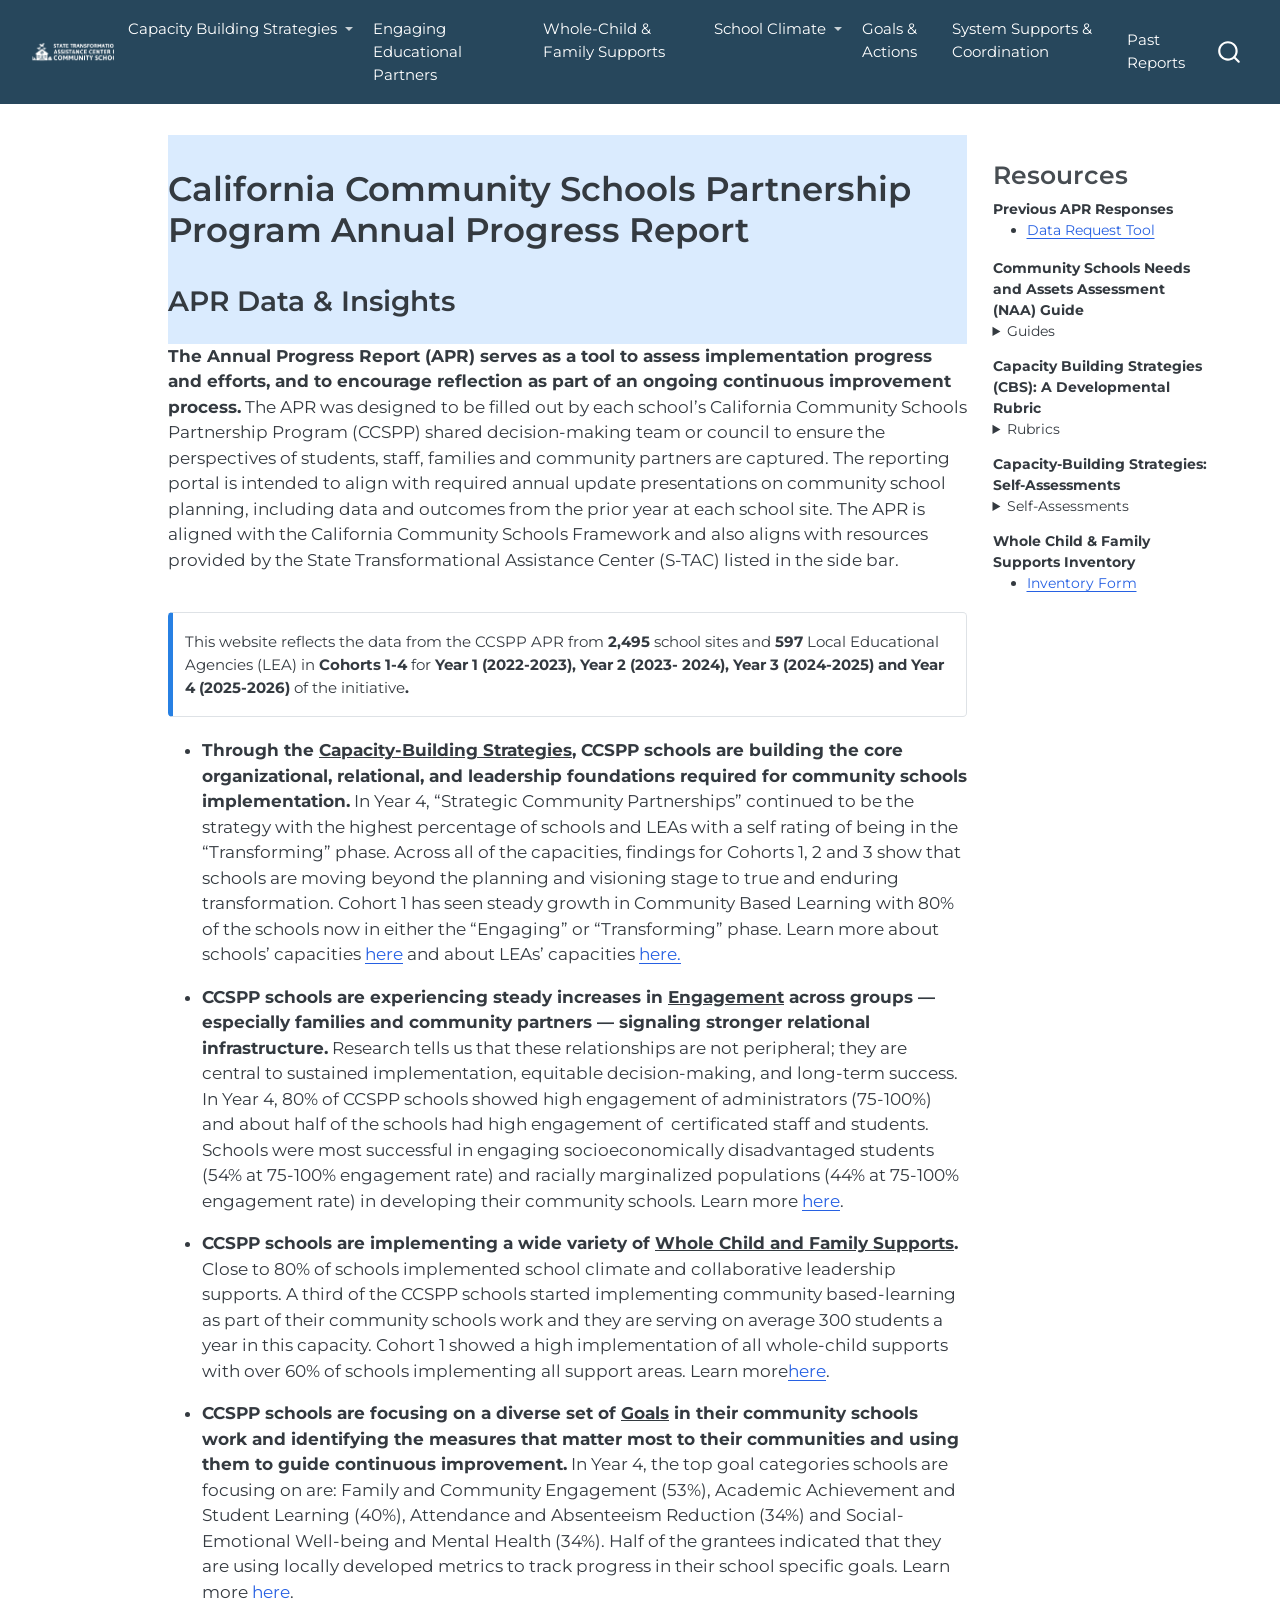
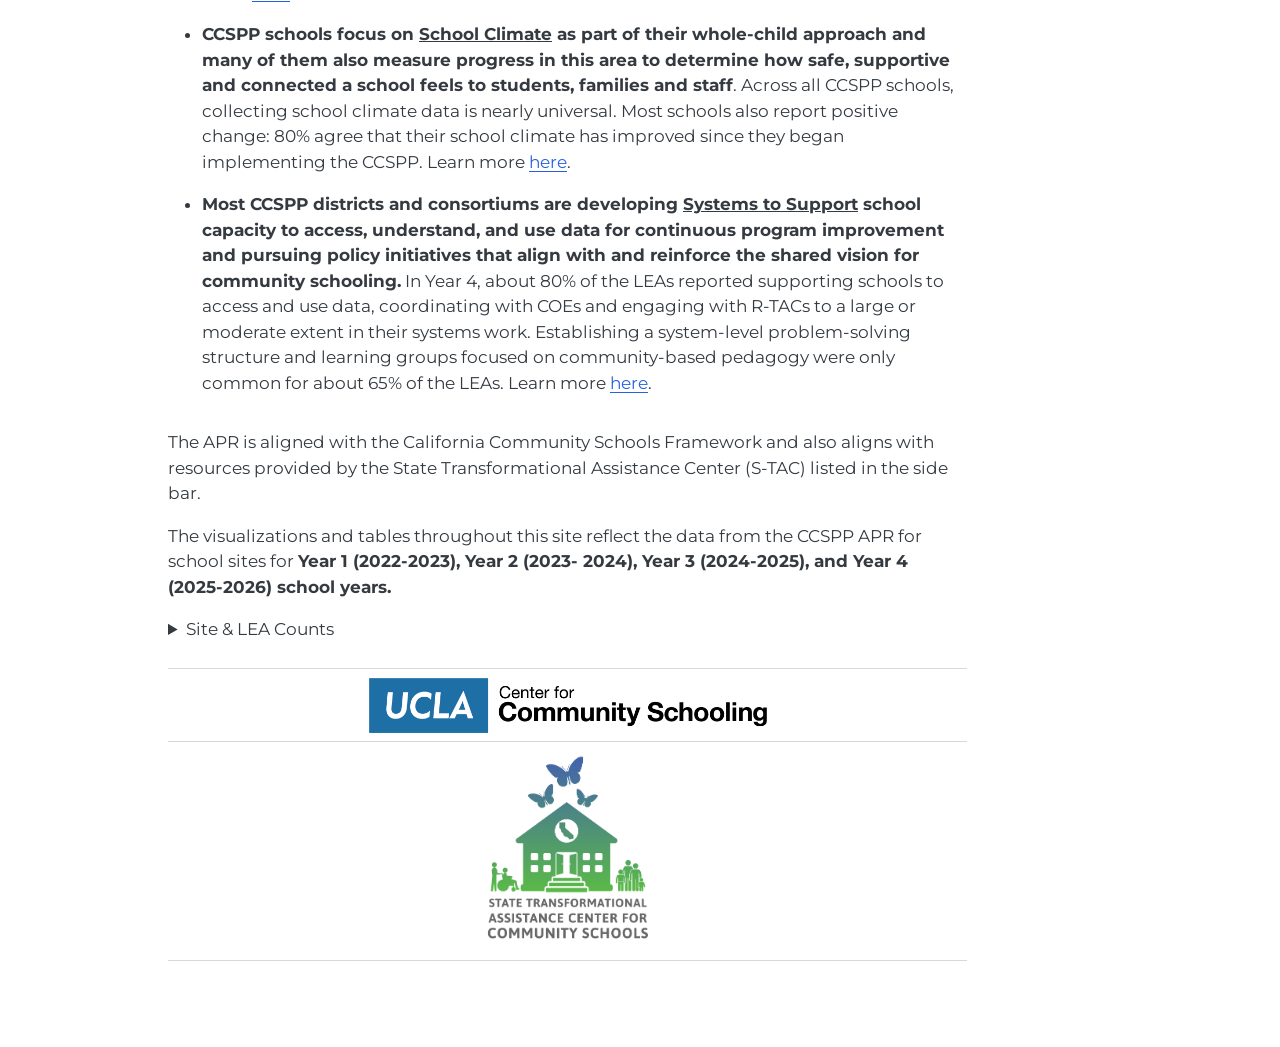
==== commit bbee6913: "update homepage" ====
--- a/docs/index.html
+++ b/docs/index.html
@@ -229,16 +229,27 @@
 <ul>
 <li><a href="https://cadigitalcommons.org/wp-content/uploads/2025/07/Whole-Child-and-Family-Supports-Inventory-updated.pdf" target="_blank">Inventory Form</a></li>
 </ul>
-</section></div><p><strong>The Annual Progress Report (APR) serves as a tool to assess implementation progress and efforts, and to encourage reflection as part of an ongoing continuous improvement process.</strong> The APR was designed to be filled out by each school’s California Community Schools Partnership Program (CCSPP) shared decision-making team or council to ensure the perspectives of students, staff, families and community partners are captured. The reporting portal is intended to align with required annual update presentations on community school planning, including data and outcomes from the prior year at each school site.</p>
+</section></div><p><strong>The Annual Progress Report (APR) serves as a tool to assess implementation progress and efforts, and to encourage reflection as part of an ongoing continuous improvement process.</strong> The APR was designed to be filled out by each school’s California Community Schools Partnership Program (CCSPP) shared decision-making team or council to ensure the perspectives of students, staff, families and community partners are captured. The reporting portal is intended to align with required annual update presentations on community school planning, including data and outcomes from the prior year at each school site. The APR is aligned with the California Community Schools Framework and also aligns with resources provided by the State Transformational Assistance Center (S-TAC) listed in the side bar.</p>
+<div class="callout callout-style-simple callout-note no-icon">
+<div class="callout-body d-flex">
+<div class="callout-icon-container">
+<i class="callout-icon no-icon"></i>
+</div>
+<div class="callout-body-container">
+<p>This website reflects the data from the CCSPP APR from <strong>2,495</strong> school sites and <strong>597</strong> Local Educational Agencies (LEA) in <strong>Cohorts 1-4</strong> for <strong>Year 1 (2022-2023), Year 2 (2023- 2024), Year 3 (2024-2025) and Year 4 (2025-2026)</strong> of the initiative<strong>.</strong></p>
+</div>
+</div>
+</div>
 <ul>
-<li><p><strong>Through the Capacity-Building Strategies, CCSPP schools are building the core organizational, relational, and leadership foundations required for community schools implementation.</strong> In Year 3, “Strategic Community Partnerships” has the highest percentage of schools and LEAs with a self rating of being in the “Transforming” phase at 14%. Across all of the capacities, Year 3 findings for Cohort 1 show that schools are moving beyond the planning and visioning stage to true and enduring transformation. Learn more about schools’ capacities <a href="https://uclacommschool.github.io/stac-apr-site/CBS/Schools%20-%20Capacity%20Building%20Strategies.html" target="_blank">here</a> and about LEAs’ capacities <a href="https://uclacommschool.github.io/stac-apr-site/CBS/cbs-lea.html" target="_blank">here</a>.</p></li>
-<li><p><strong>CCSPP schools are experiencing steady increases in engagement across groups — especially families and community partners — signaling stronger relational infrastructure.</strong> Research tells us that these relationships are not peripheral; they are central to sustained implementation, equitable decision-making, and long-term success. Learn more <a href="https://uclacommschool.github.io/stac-apr-site/Engaging%20Educational%20Partners.html" target="_blank">here</a>.</p></li>
-<li><p><strong>CCSPP schools are implementing a wide variety of whole child and family supports.</strong> Year 3 findings for Cohort 1 demonstrate a clear progression toward more comprehensive, integrated whole child implementation. Learn more <a href="https://uclacommschool.github.io/stac-apr-site/WCFSI.html" target="_blank">here</a>.</p></li>
-<li><p><strong>CCSPP schools are identifying the measures that matter most to their communities and using them to guide continuous improvement.</strong> Almost one-third of grantees in Year 3 indicate that they are using locally developed metrics to track progress in their school specific goals. Learn more <a href="https://uclacommschool.github.io/stac-apr-site/Goals%20and%20Actions.html" target="_blank">here</a>.</p></li>
-<li><p><strong>Most CCSPP districts and consortiums are developing systems to support school capacity to access, understand, and use data for continuous program improvement and pursuing policy initiatives that align with and reinforce the shared vision for community schooling.</strong> Findings also show strong external coordination, particularly for newer cohorts. Learn more <a href="https://uclacommschool.github.io/stac-apr-site/system-level-analysis.html" target="_blank">here</a>.</p></li>
+<li><p><strong>Through the <u>Capacity-Building Strategies</u>, CCSPP schools are building the core organizational, relational, and leadership foundations required for community schools implementation.</strong> In Year 4, “Strategic Community Partnerships” continued to be the strategy with the highest percentage of schools and LEAs with a self rating of being in the “Transforming” phase. Across all of the capacities, findings for Cohorts 1, 2 and 3 show that schools are moving beyond the planning and visioning stage to true and enduring transformation. Cohort 1 has seen steady growth in Community Based Learning with 80% of the schools now in either the “Engaging” or “Transforming” phase. Learn more about schools’ capacities <a href="https://uclacommschool.github.io/stac-apr-site-temp/CBS/Schools%20-%20Capacity%20Building%20Strategies.html">here</a> and about LEAs’ capacities <a href="https://uclacommschool.github.io/stac-apr-site-temp/CBS/cbs-lea.html">here.</a></p></li>
+<li><p><strong>CCSPP schools are experiencing steady increases in <u>Engagement</u> across groups — especially families and community partners — signaling stronger relational infrastructure.</strong> Research tells us that these relationships are not peripheral; they are central to sustained implementation, equitable decision-making, and long-term success. In Year 4, 80% of CCSPP schools showed high engagement of administrators (75-100%) and about half of the schools had high engagement of&nbsp; certificated staff and students. Schools were most successful in engaging socioeconomically disadvantaged students (54% at 75-100% engagement rate) and racially marginalized populations (44% at 75-100% engagement rate) in developing their community schools. Learn more <a href="https://uclacommschool.github.io/stac-apr-site-temp/Engaging%20Educational%20Partners.html">here</a>.</p></li>
+<li><p><strong>CCSPP schools are implementing a wide variety of <u>Whole Child and Family Supports</u>.</strong> Close to 80% of schools implemented school climate and collaborative leadership supports. A third of the CCSPP schools started implementing community based-learning as part of their community schools work and they are serving on average 300 students a year in this capacity. Cohort 1 showed a high implementation of all whole-child supports with over 60% of schools implementing all support areas. Learn more<a href="https://uclacommschool.github.io/stac-apr-site-temp/WCFSI.html">here</a>.</p></li>
+<li><p><strong>CCSPP schools are focusing on a diverse set of <u>Goals</u> in their community schools work and identifying the measures that matter most to their communities and using them to guide continuous improvement.</strong> In Year 4, the top goal categories schools are focusing on are: Family and Community Engagement (53%), Academic Achievement and Student Learning (40%), Attendance and Absenteeism Reduction (34%) and Social-Emotional Well-being and Mental Health (34%). Half of the grantees indicated that they are using locally developed metrics to track progress in their school specific goals. Learn more <a href="https://uclacommschool.github.io/stac-apr-site-temp/Goals%20and%20Actions.html">here</a>.</p></li>
+<li><p><strong>CCSPP schools focus on <u>School Climate</u> as part of their whole-child approach and many of them also measure progress in this area to determine how safe, supportive and connected a school feels to students, families and staff</strong>. Across all CCSPP schools, collecting school climate data is nearly universal. Most schools also report positive change: 80% agree that their school climate has improved since they began implementing the CCSPP. Learn more <a href="https://uclacommschool.github.io/stac-apr-site-temp/school-climate/school-climate-dashboard.html">here</a>.</p></li>
+<li><p><strong>Most CCSPP districts and consortiums are developing <u>Systems to Support</u> school capacity to access, understand, and use data for continuous program improvement and pursuing policy initiatives that align with and reinforce the shared vision for community schooling.</strong> In Year 4, about 80% of the LEAs reported supporting schools to access and use data, coordinating with COEs and engaging with R-TACs to a large or moderate extent in their systems work. Establishing a system-level problem-solving structure and learning groups focused on community-based pedagogy were only common for about 65% of the LEAs. Learn more <a href="https://uclacommschool.github.io/stac-apr-site-temp/system-level-analysis.html">here</a>.</p></li>
 </ul>
 <p>The APR is aligned with the California Community Schools Framework and also aligns with resources provided by the State Transformational Assistance Center (S-TAC) listed in the side bar.</p>
-<p>The visualizations and tables throughout this site reflect the data from the CCSPP APR for school sites for <strong>Year 1 (2022-2023), Year 2 (2023- 2024), and Year 3 (2024-2025) school years.</strong></p>
+<p>The visualizations and tables throughout this site reflect the data from the CCSPP APR for school sites for <strong>Year 1 (2022-2023), Year 2 (2023- 2024), Year 3 (2024-2025), and Year 4 (2025-2026) school years.</strong></p>
 <details>
 <summary>
 Site &amp; LEA Counts
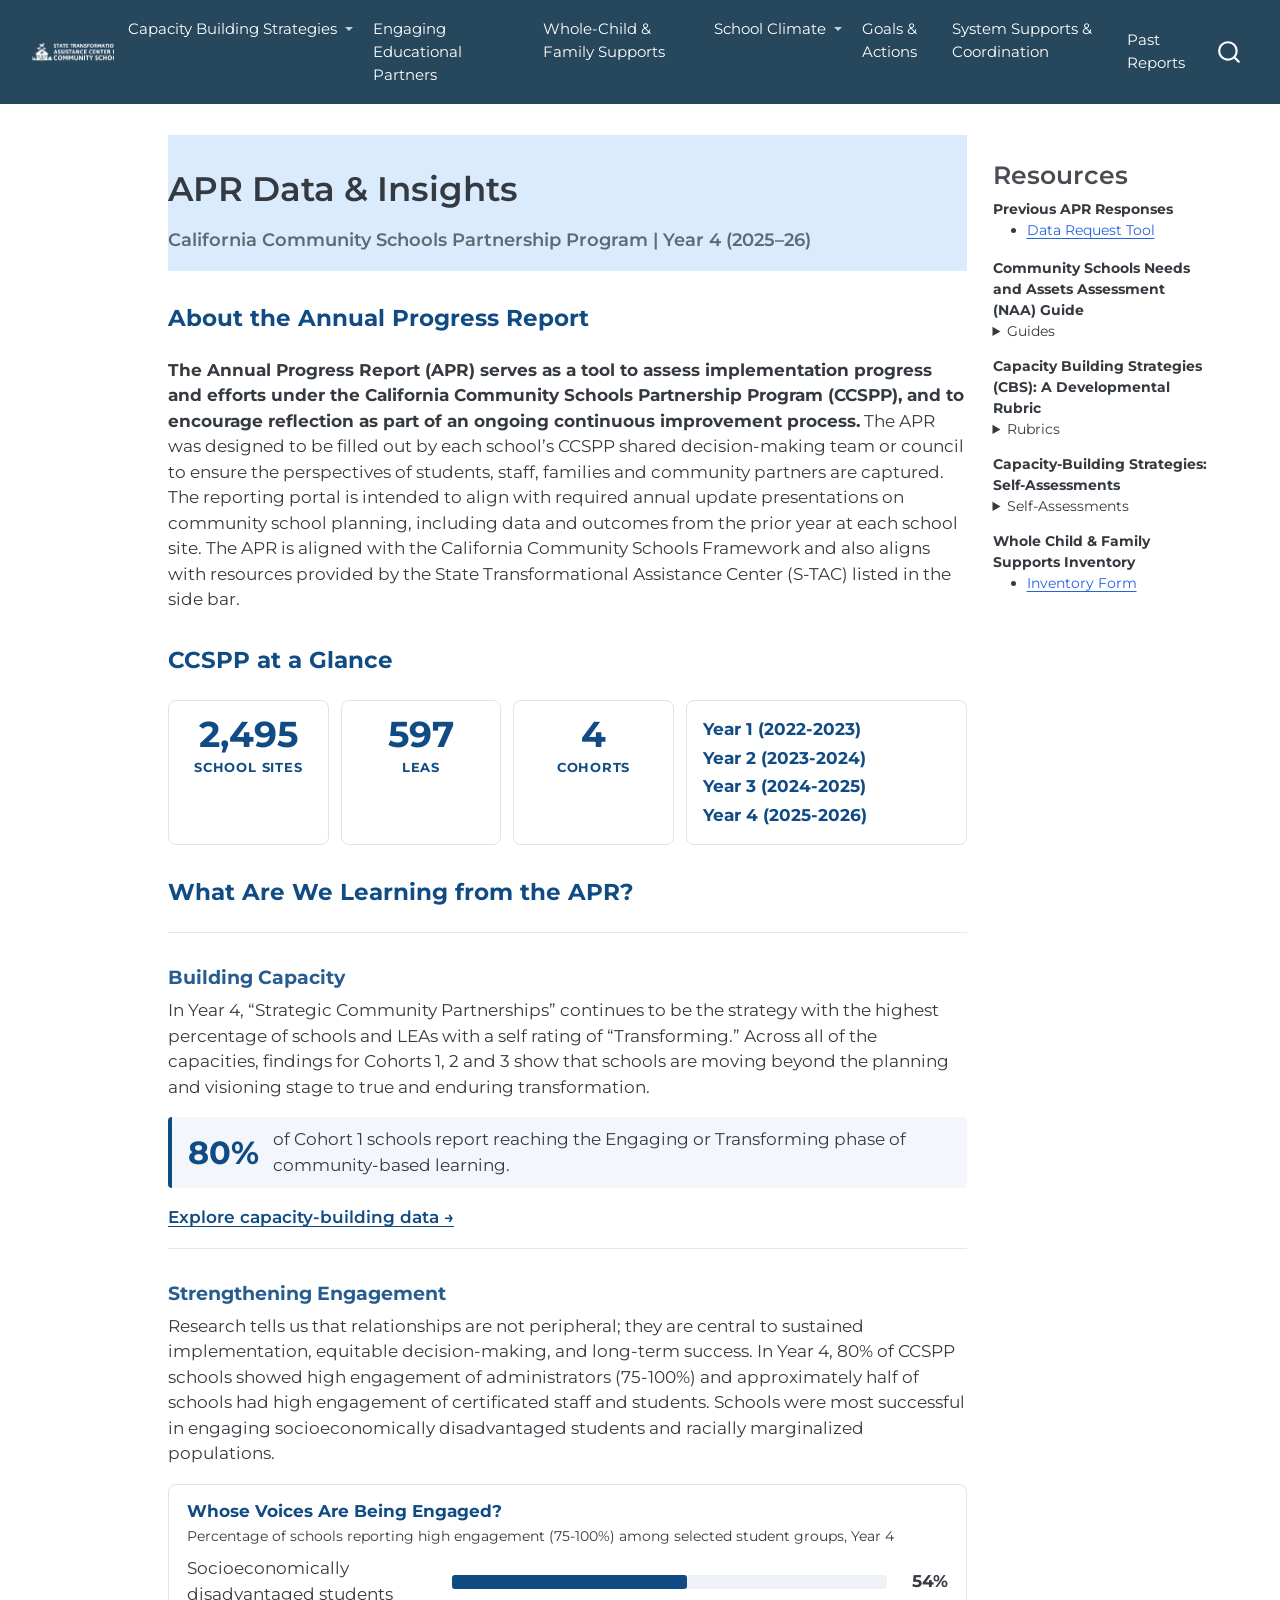
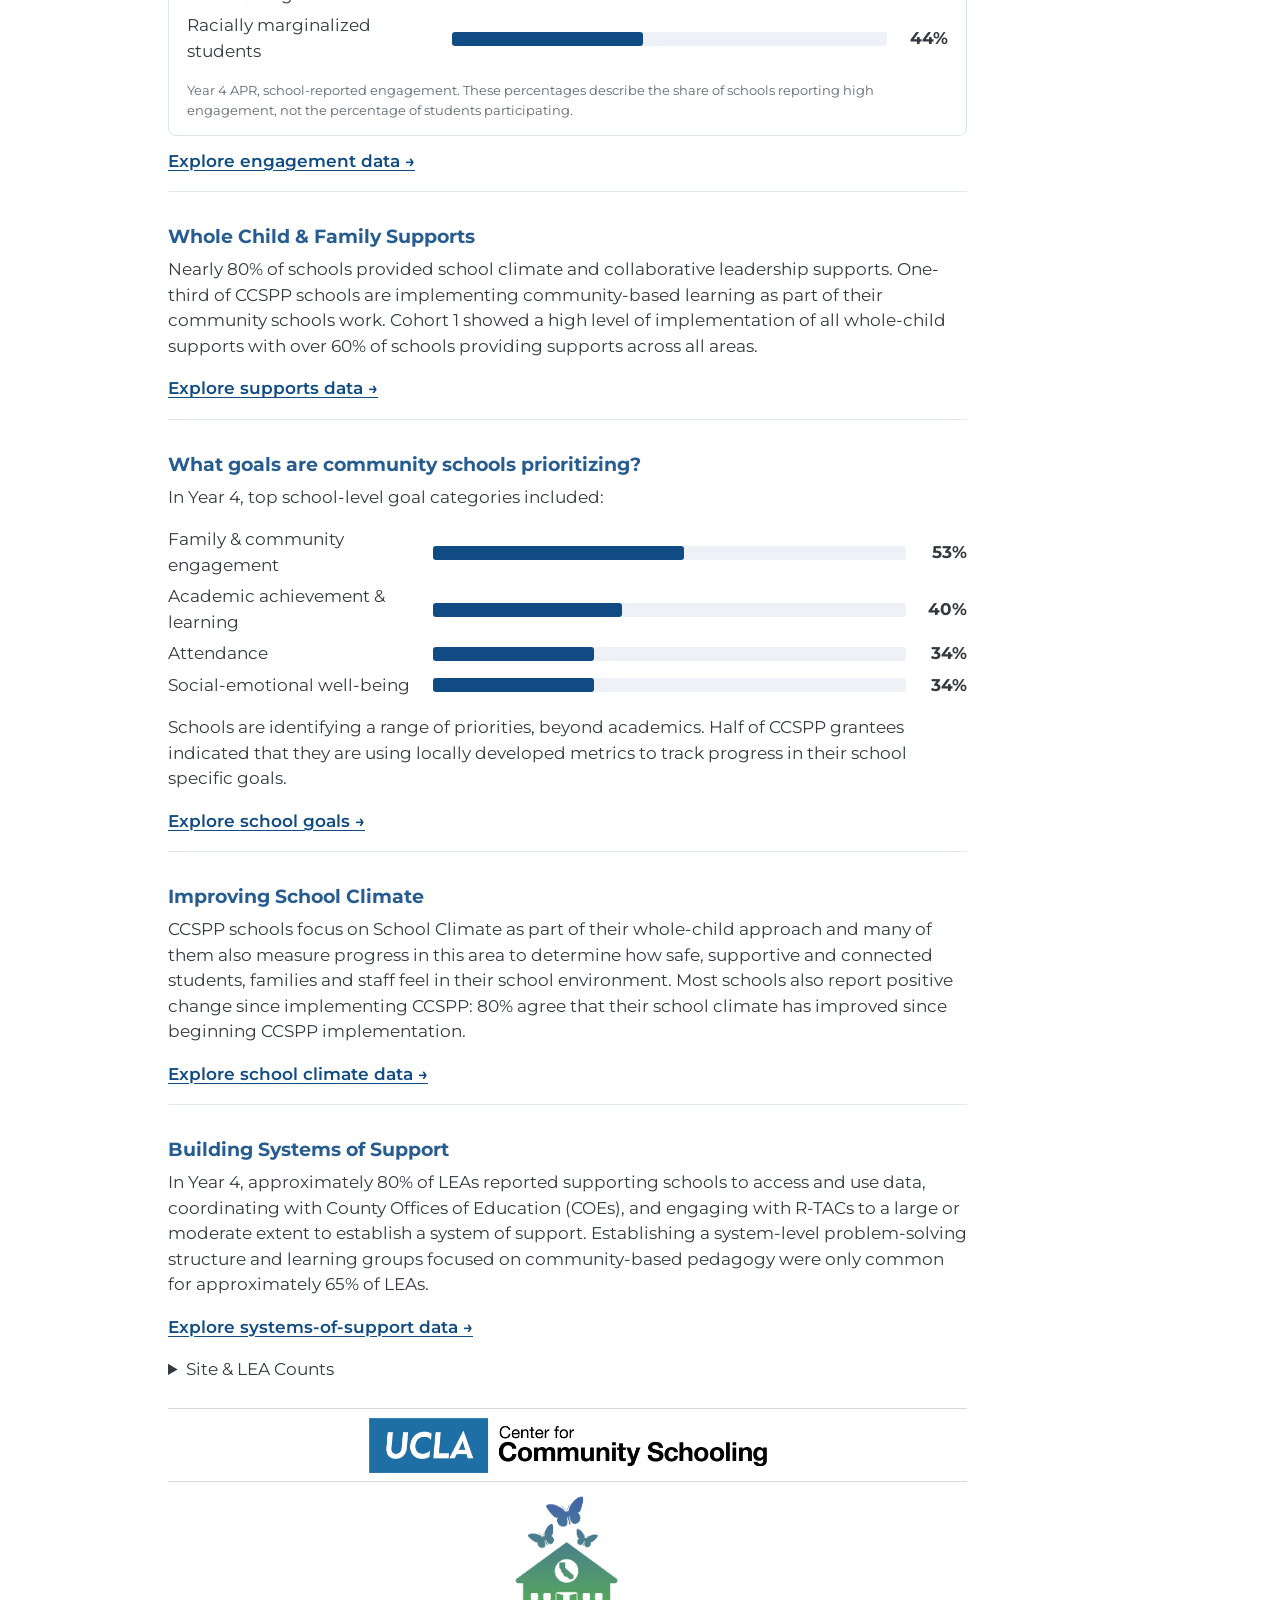
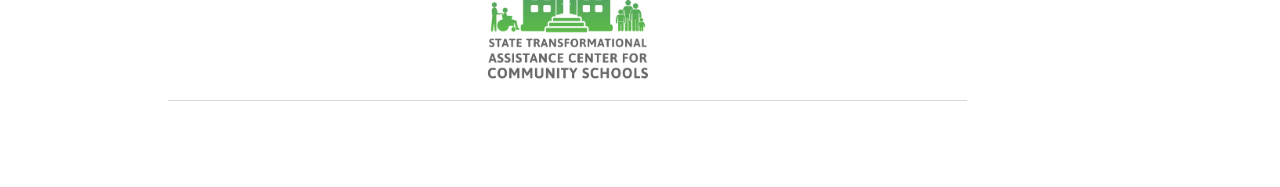
==== commit a7435a50: "update website" ====
--- a/docs/index.html
+++ b/docs/index.html
@@ -182,11 +182,150 @@
   }
 }
 </style>
-<section id="california-community-schools-partnership-program-annual-progress-report" class="level1 hero-banner">
-<h1>California Community Schools Partnership Program Annual Progress Report</h1>
-<section id="apr-data-insights" class="level2">
-<h2 class="anchored" data-anchor-id="apr-data-insights">APR Data &amp; Insights</h2>
-</section>
+<style>
+/* ------------------------------------------------------------
+   Home page (APR Data & Insights) -- styles follow the
+   apr-home-page-draft.docx: navy section titles (#104B84),
+   dark gray body text (#343A40), gray subtitle (#5F6973).
+   ------------------------------------------------------------ */
+.home-page { color: #343A40; }
+.home-page h2,
+.home-page h3 {
+  color: #104B84;
+  font-weight: 700;
+}
+.home-page h2 {
+  font-size: 1.35rem;
+  border-bottom: none;
+  margin-top: 2rem;
+}
+.home-page h3 {
+  font-size: 1.1rem;
+  margin-top: 1.75rem;
+  margin-bottom: 0.5rem;
+}
+.hero-banner .hero-subtitle {
+  color: #5F6973;
+  font-size: 1.05rem;
+  font-weight: 600;
+  margin: 0.25rem 0 0;
+}
+
+/* CCSPP at a Glance tiles */
+.glance {
+  display: flex;
+  flex-wrap: wrap;
+  gap: 12px;
+  margin: 0.75rem 0 1.5rem;
+}
+.glance-tile {
+  flex: 1 1 130px;
+  border: 1px solid #DCE3EA;
+  border-radius: 8px;
+  padding: 14px 16px;
+  text-align: center;
+}
+.glance-num {
+  font-size: 2.1rem;
+  font-weight: 700;
+  line-height: 1.1;
+  color: #104B84;
+}
+.glance-label {
+  font-size: 0.75rem;
+  font-weight: 700;
+  letter-spacing: 0.06em;
+  text-transform: uppercase;
+  color: #104B84;
+  margin-top: 4px;
+}
+.glance-years {
+  flex: 2 1 220px;
+  text-align: left;
+  font-weight: 700;
+  color: #104B84;
+  line-height: 1.7;
+}
+
+/* "What are we learning" sections */
+.learn-section {
+  border-top: 1px solid #E3E8EE;
+  padding-top: 0.25rem;
+}
+.home-stat {
+  display: flex;
+  align-items: center;
+  gap: 14px;
+  background: #F3F7FB;
+  border-left: 4px solid #104B84;
+  border-radius: 4px;
+  padding: 10px 16px;
+  margin: 0.5rem 0 1rem;
+}
+.home-stat-num {
+  font-size: 1.9rem;
+  font-weight: 700;
+  color: #104B84;
+  line-height: 1;
+}
+.explore-link a {
+  color: #104B84;
+  font-weight: 600;
+  text-decoration: underline;
+}
+.explore-link a::after { content: " \2192"; }
+
+/* Horizontal bars (goals; engagement Option B) */
+.bar-list { margin: 0.5rem 0 1rem; }
+.bar-row {
+  display: grid;
+  grid-template-columns: minmax(150px, 15rem) 1fr 3rem;
+  align-items: center;
+  gap: 10px;
+  margin: 6px 0;
+}
+.bar-track {
+  background: #EEF2F6;
+  border-radius: 3px;
+  height: 14px;
+}
+.bar-fill {
+  background: #104B84;
+  height: 100%;
+  border-radius: 3px;
+}
+.bar-pct { font-weight: 700; text-align: right; }
+.chart-card {
+  border: 1px solid #DCE3EA;
+  border-radius: 8px;
+  padding: 14px 18px;
+  margin: 0.75rem 0;
+}
+.chart-card .chart-title { font-weight: 700; color: #104B84; margin: 0; }
+.chart-card .chart-sub { font-size: 0.85rem; margin: 2px 0 8px; }
+.chart-card .chart-note { font-size: 0.78rem; color: #5F6973; margin: 8px 0 0; }
+
+/* TEMPORARY: labels for comparing the two engagement-chart options */
+.option-label {
+  display: inline-block;
+  font-size: 0.75rem;
+  font-weight: 700;
+  color: #7F4F00;
+  background: #FFF3CD;
+  border-radius: 4px;
+  padding: 2px 8px;
+  margin-top: 0.5rem;
+}
+
+@media (max-width: 575.98px) {
+  .bar-row { grid-template-columns: 1fr 3rem; }
+  .bar-row .bar-label { grid-column: 1 / -1; }
+  .home-stat { flex-direction: column; align-items: flex-start; }
+}
+</style>
+<section id="apr-data-insights" class="level1 hero-banner">
+<h1>APR Data &amp; Insights</h1>
+<p><span class="hero-subtitle">California Community Schools Partnership Program | Year 4 (2025–26)</span></p>
 </section>
 
 <div class="no-row-height column-margin column-container"><section id="resources" class="level3">
@@ -229,27 +368,91 @@
 <ul>
 <li><a href="https://cadigitalcommons.org/wp-content/uploads/2025/07/Whole-Child-and-Family-Supports-Inventory-updated.pdf" target="_blank">Inventory Form</a></li>
 </ul>
-</section></div><p><strong>The Annual Progress Report (APR) serves as a tool to assess implementation progress and efforts, and to encourage reflection as part of an ongoing continuous improvement process.</strong> The APR was designed to be filled out by each school’s California Community Schools Partnership Program (CCSPP) shared decision-making team or council to ensure the perspectives of students, staff, families and community partners are captured. The reporting portal is intended to align with required annual update presentations on community school planning, including data and outcomes from the prior year at each school site. The APR is aligned with the California Community Schools Framework and also aligns with resources provided by the State Transformational Assistance Center (S-TAC) listed in the side bar.</p>
-<div class="callout callout-style-simple callout-note no-icon">
-<div class="callout-body d-flex">
-<div class="callout-icon-container">
-<i class="callout-icon no-icon"></i>
+</section></div><div class="home-page">
+<section id="about-the-annual-progress-report" class="level2">
+<h2 class="anchored" data-anchor-id="about-the-annual-progress-report">About the Annual Progress Report</h2>
+<p><strong>The Annual Progress Report (APR) serves as a tool to assess implementation progress and efforts under the California Community Schools Partnership Program (CCSPP), and to encourage reflection as part of an ongoing continuous improvement process.</strong> The APR was designed to be filled out by each school’s CCSPP shared decision-making team or council to ensure the perspectives of students, staff, families and community partners are captured. The reporting portal is intended to align with required annual update presentations on community school planning, including data and outcomes from the prior year at each school site. The APR is aligned with the California Community Schools Framework and also aligns with resources provided by the State Transformational Assistance Center (S-TAC) listed in the side bar.</p>
+</section>
+<section id="ccspp-at-a-glance" class="level2">
+<h2 class="anchored" data-anchor-id="ccspp-at-a-glance">CCSPP at a Glance</h2>
+<div class="glance">
+  <div class="glance-tile">
+    <div class="glance-num">2,495</div>
+    <div class="glance-label">School sites</div>
+  </div>
+  <!-- TODO: confirm LEA count. Tile and draft say 597; the LEA Count table at the bottom of this page totals 527 (unique LEAs). -->
+  <div class="glance-tile">
+    <div class="glance-num">597</div>
+    <div class="glance-label">LEAs</div>
+  </div>
+  <div class="glance-tile">
+    <div class="glance-num">4</div>
+    <div class="glance-label">Cohorts</div>
+  </div>
+  <div class="glance-tile glance-years">
+    Year 1 (2022-2023)<br>
+    Year 2 (2023-2024)<br>
+    Year 3 (2024-2025)<br>
+    Year 4 (2025-2026)
+  </div>
 </div>
-<div class="callout-body-container">
-<p>This website reflects the data from the CCSPP APR from <strong>2,495</strong> school sites and <strong>597</strong> Local Educational Agencies (LEA) in <strong>Cohorts 1-4</strong> for <strong>Year 1 (2022-2023), Year 2 (2023- 2024), Year 3 (2024-2025) and Year 4 (2025-2026)</strong> of the initiative<strong>.</strong></p>
+</section>
+<section id="what-are-we-learning-from-the-apr" class="level2">
+<h2 class="anchored" data-anchor-id="what-are-we-learning-from-the-apr">What Are We Learning from the APR?</h2>
+<section id="building-capacity" class="level3 learn-section">
+<h3 class="anchored" data-anchor-id="building-capacity">Building Capacity</h3>
+<p>In Year 4, “Strategic Community Partnerships” continues to be the strategy with the highest percentage of schools and LEAs with a self rating of “Transforming.” Across all of the capacities, findings for Cohorts 1, 2 and 3 show that schools are moving beyond the planning and visioning stage to true and enduring transformation.</p>
+<div class="home-stat">
+  <span class="home-stat-num">80%</span>
+  <span>of Cohort 1 schools report reaching the Engaging or Transforming phase of community-based learning.</span>
 </div>
+<p><span class="explore-link"><a href="./CBS/Schools - Capacity Building Strategies.html">Explore capacity-building data</a></span></p>
+</section>
+<section id="strengthening-engagement" class="level3 learn-section">
+<h3 class="anchored" data-anchor-id="strengthening-engagement">Strengthening Engagement</h3>
+<p>Research tells us that relationships are not peripheral; they are central to sustained implementation, equitable decision-making, and long-term success. In Year 4, 80% of CCSPP schools showed high engagement of administrators (75-100%) and approximately half of schools had high engagement of certificated staff and students. Schools were most successful in engaging socioeconomically disadvantaged students and racially marginalized populations.</p>
+<!-- TEMPORARY: two versions of the engagement chart for comparison.
+     Keep ONE of Option A / Option B, then delete the other and both .option-label spans. -->
+<div class="chart-card">
+  <p class="chart-title">Whose Voices Are Being Engaged?</p>
+  <p class="chart-sub">Percentage of schools reporting high engagement (75-100%) among selected student groups, Year 4</p>
+  <div class="bar-list">
+    <div class="bar-row"><div class="bar-label">Socioeconomically disadvantaged students</div><div class="bar-track"><div class="bar-fill" style="width:54%"></div></div><div class="bar-pct">54%</div></div>
+    <div class="bar-row"><div class="bar-label">Racially marginalized students</div><div class="bar-track"><div class="bar-fill" style="width:44%"></div></div><div class="bar-pct">44%</div></div>
+  </div>
+  <p class="chart-note">Year 4 APR, school-reported engagement. These percentages describe the share of schools reporting high engagement, not the percentage of students participating.</p>
 </div>
+<p><span class="explore-link"><a href="./Engaging Educational Partners.html">Explore engagement data</a></span></p>
+</section>
+<section id="whole-child-family-supports" class="level3 learn-section">
+<h3 class="anchored" data-anchor-id="whole-child-family-supports">Whole Child &amp; Family Supports</h3>
+<p>Nearly 80% of schools provided school climate and collaborative leadership supports. One-third of CCSPP schools are implementing community-based learning as part of their community schools work. Cohort 1 showed a high level of implementation of all whole-child supports with over 60% of schools providing supports across all areas.</p>
+<p><span class="explore-link"><a href="./WCFSI.html">Explore supports data</a></span></p>
+</section>
+<section id="what-goals-are-community-schools-prioritizing" class="level3 learn-section">
+<h3 class="anchored" data-anchor-id="what-goals-are-community-schools-prioritizing">What goals are community schools prioritizing?</h3>
+<p>In Year 4, top school-level goal categories included:</p>
+<div class="bar-list">
+  <div class="bar-row"><div class="bar-label">Family &amp; community engagement</div><div class="bar-track"><div class="bar-fill" style="width:53%"></div></div><div class="bar-pct">53%</div></div>
+  <div class="bar-row"><div class="bar-label">Academic achievement &amp; learning</div><div class="bar-track"><div class="bar-fill" style="width:40%"></div></div><div class="bar-pct">40%</div></div>
+  <div class="bar-row"><div class="bar-label">Attendance</div><div class="bar-track"><div class="bar-fill" style="width:34%"></div></div><div class="bar-pct">34%</div></div>
+  <div class="bar-row"><div class="bar-label">Social-emotional well-being</div><div class="bar-track"><div class="bar-fill" style="width:34%"></div></div><div class="bar-pct">34%</div></div>
 </div>
-<ul>
-<li><p><strong>Through the <u>Capacity-Building Strategies</u>, CCSPP schools are building the core organizational, relational, and leadership foundations required for community schools implementation.</strong> In Year 4, “Strategic Community Partnerships” continued to be the strategy with the highest percentage of schools and LEAs with a self rating of being in the “Transforming” phase. Across all of the capacities, findings for Cohorts 1, 2 and 3 show that schools are moving beyond the planning and visioning stage to true and enduring transformation. Cohort 1 has seen steady growth in Community Based Learning with 80% of the schools now in either the “Engaging” or “Transforming” phase. Learn more about schools’ capacities <a href="https://uclacommschool.github.io/stac-apr-site-temp/CBS/Schools%20-%20Capacity%20Building%20Strategies.html">here</a> and about LEAs’ capacities <a href="https://uclacommschool.github.io/stac-apr-site-temp/CBS/cbs-lea.html">here.</a></p></li>
-<li><p><strong>CCSPP schools are experiencing steady increases in <u>Engagement</u> across groups — especially families and community partners — signaling stronger relational infrastructure.</strong> Research tells us that these relationships are not peripheral; they are central to sustained implementation, equitable decision-making, and long-term success. In Year 4, 80% of CCSPP schools showed high engagement of administrators (75-100%) and about half of the schools had high engagement of&nbsp; certificated staff and students. Schools were most successful in engaging socioeconomically disadvantaged students (54% at 75-100% engagement rate) and racially marginalized populations (44% at 75-100% engagement rate) in developing their community schools. Learn more <a href="https://uclacommschool.github.io/stac-apr-site-temp/Engaging%20Educational%20Partners.html">here</a>.</p></li>
-<li><p><strong>CCSPP schools are implementing a wide variety of <u>Whole Child and Family Supports</u>.</strong> Close to 80% of schools implemented school climate and collaborative leadership supports. A third of the CCSPP schools started implementing community based-learning as part of their community schools work and they are serving on average 300 students a year in this capacity. Cohort 1 showed a high implementation of all whole-child supports with over 60% of schools implementing all support areas. Learn more<a href="https://uclacommschool.github.io/stac-apr-site-temp/WCFSI.html">here</a>.</p></li>
-<li><p><strong>CCSPP schools are focusing on a diverse set of <u>Goals</u> in their community schools work and identifying the measures that matter most to their communities and using them to guide continuous improvement.</strong> In Year 4, the top goal categories schools are focusing on are: Family and Community Engagement (53%), Academic Achievement and Student Learning (40%), Attendance and Absenteeism Reduction (34%) and Social-Emotional Well-being and Mental Health (34%). Half of the grantees indicated that they are using locally developed metrics to track progress in their school specific goals. Learn more <a href="https://uclacommschool.github.io/stac-apr-site-temp/Goals%20and%20Actions.html">here</a>.</p></li>
-<li><p><strong>CCSPP schools focus on <u>School Climate</u> as part of their whole-child approach and many of them also measure progress in this area to determine how safe, supportive and connected a school feels to students, families and staff</strong>. Across all CCSPP schools, collecting school climate data is nearly universal. Most schools also report positive change: 80% agree that their school climate has improved since they began implementing the CCSPP. Learn more <a href="https://uclacommschool.github.io/stac-apr-site-temp/school-climate/school-climate-dashboard.html">here</a>.</p></li>
-<li><p><strong>Most CCSPP districts and consortiums are developing <u>Systems to Support</u> school capacity to access, understand, and use data for continuous program improvement and pursuing policy initiatives that align with and reinforce the shared vision for community schooling.</strong> In Year 4, about 80% of the LEAs reported supporting schools to access and use data, coordinating with COEs and engaging with R-TACs to a large or moderate extent in their systems work. Establishing a system-level problem-solving structure and learning groups focused on community-based pedagogy were only common for about 65% of the LEAs. Learn more <a href="https://uclacommschool.github.io/stac-apr-site-temp/system-level-analysis.html">here</a>.</p></li>
-</ul>
-<p>The APR is aligned with the California Community Schools Framework and also aligns with resources provided by the State Transformational Assistance Center (S-TAC) listed in the side bar.</p>
-<p>The visualizations and tables throughout this site reflect the data from the CCSPP APR for school sites for <strong>Year 1 (2022-2023), Year 2 (2023- 2024), Year 3 (2024-2025), and Year 4 (2025-2026) school years.</strong></p>
+<p>Schools are identifying a range of priorities, beyond academics. Half of CCSPP grantees indicated that they are using locally developed metrics to track progress in their school specific goals.</p>
+<p><span class="explore-link"><a href="./Goals and Actions.html">Explore school goals</a></span></p>
+</section>
+<section id="improving-school-climate" class="level3 learn-section">
+<h3 class="anchored" data-anchor-id="improving-school-climate">Improving School Climate</h3>
+<p>CCSPP schools focus on School Climate as part of their whole-child approach and many of them also measure progress in this area to determine how safe, supportive and connected students, families and staff feel in their school environment. Most schools also report positive change since implementing CCSPP: 80% agree that their school climate has improved since beginning CCSPP implementation.</p>
+<p><span class="explore-link"><a href="./school-climate/school-climate-dashboard.html">Explore school climate data</a></span></p>
+</section>
+<section id="building-systems-of-support" class="level3 learn-section">
+<h3 class="anchored" data-anchor-id="building-systems-of-support">Building Systems of Support</h3>
+<p>In Year 4, approximately 80% of LEAs reported supporting schools to access and use data, coordinating with County Offices of Education (COEs), and engaging with R-TACs to a large or moderate extent to establish a system of support. Establishing a system-level problem-solving structure and learning groups focused on community-based pedagogy were only common for approximately 65% of LEAs.</p>
+<p><span class="explore-link"><a href="./system-level-analysis.html">Explore systems-of-support data</a></span></p>
+</section>
+</section>
+</div>
 <details>
 <summary>
 Site &amp; LEA Counts
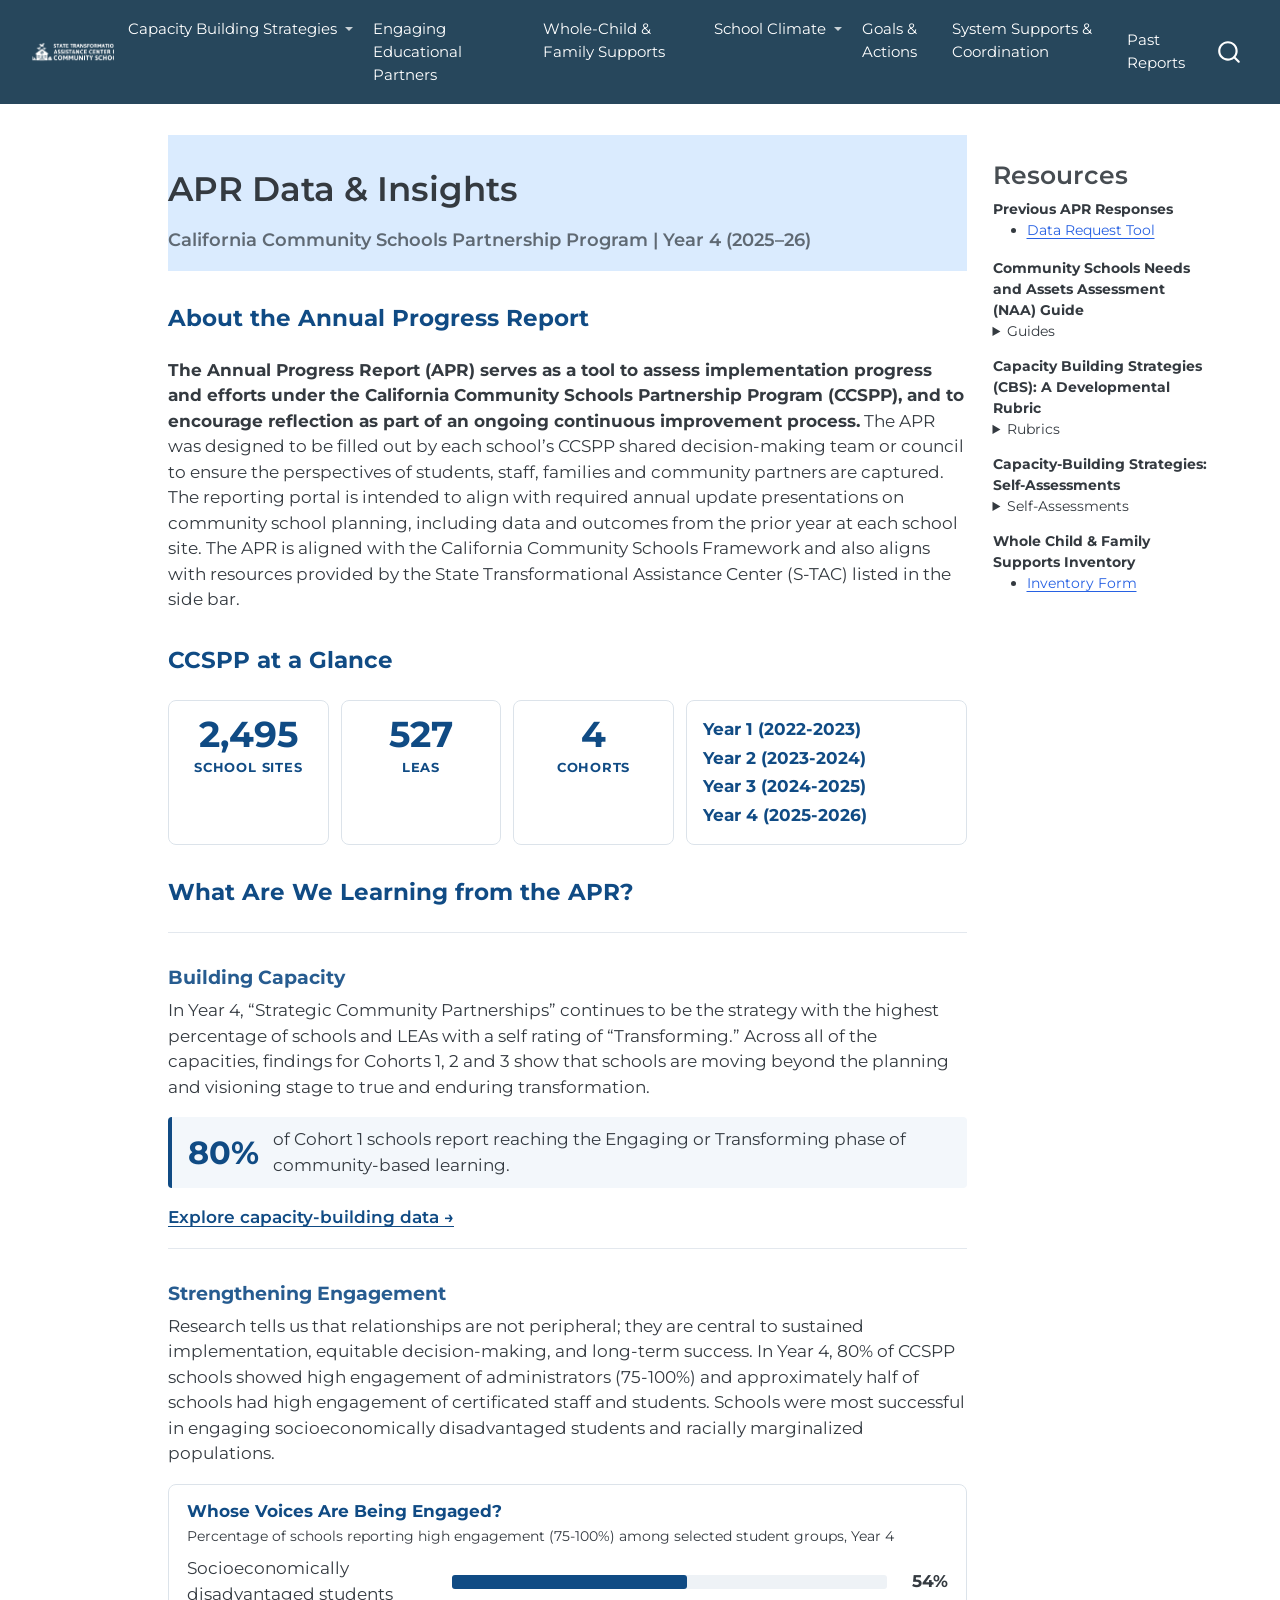
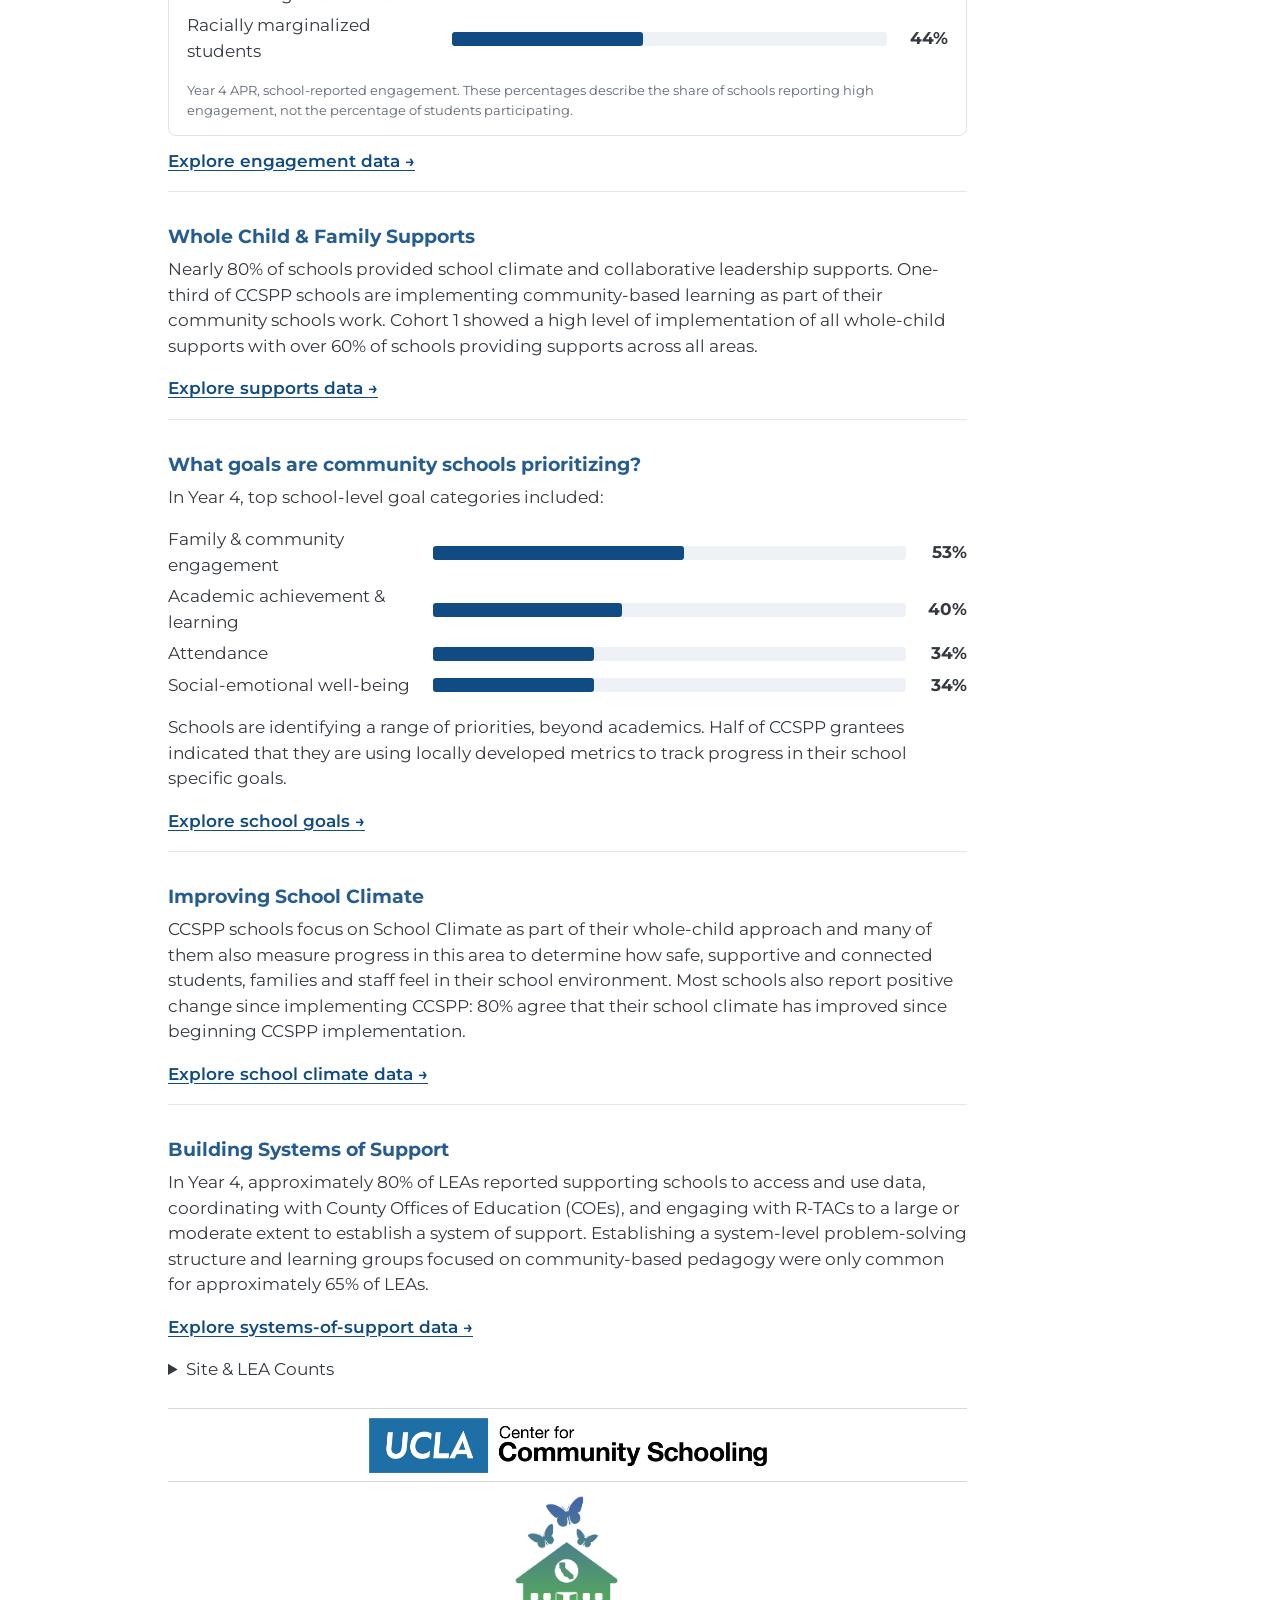
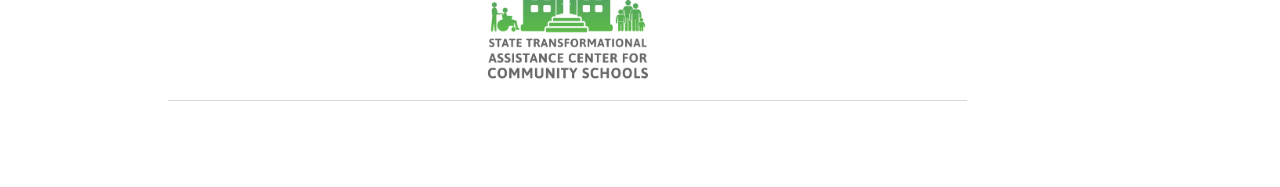
==== commit bf1f51c7: "update doc" ====
--- a/docs/index.html
+++ b/docs/index.html
@@ -382,7 +382,7 @@
   </div>
   <!-- TODO: confirm LEA count. Tile and draft say 597; the LEA Count table at the bottom of this page totals 527 (unique LEAs). -->
   <div class="glance-tile">
-    <div class="glance-num">597</div>
+    <div class="glance-num">527</div>
     <div class="glance-label">LEAs</div>
   </div>
   <div class="glance-tile">
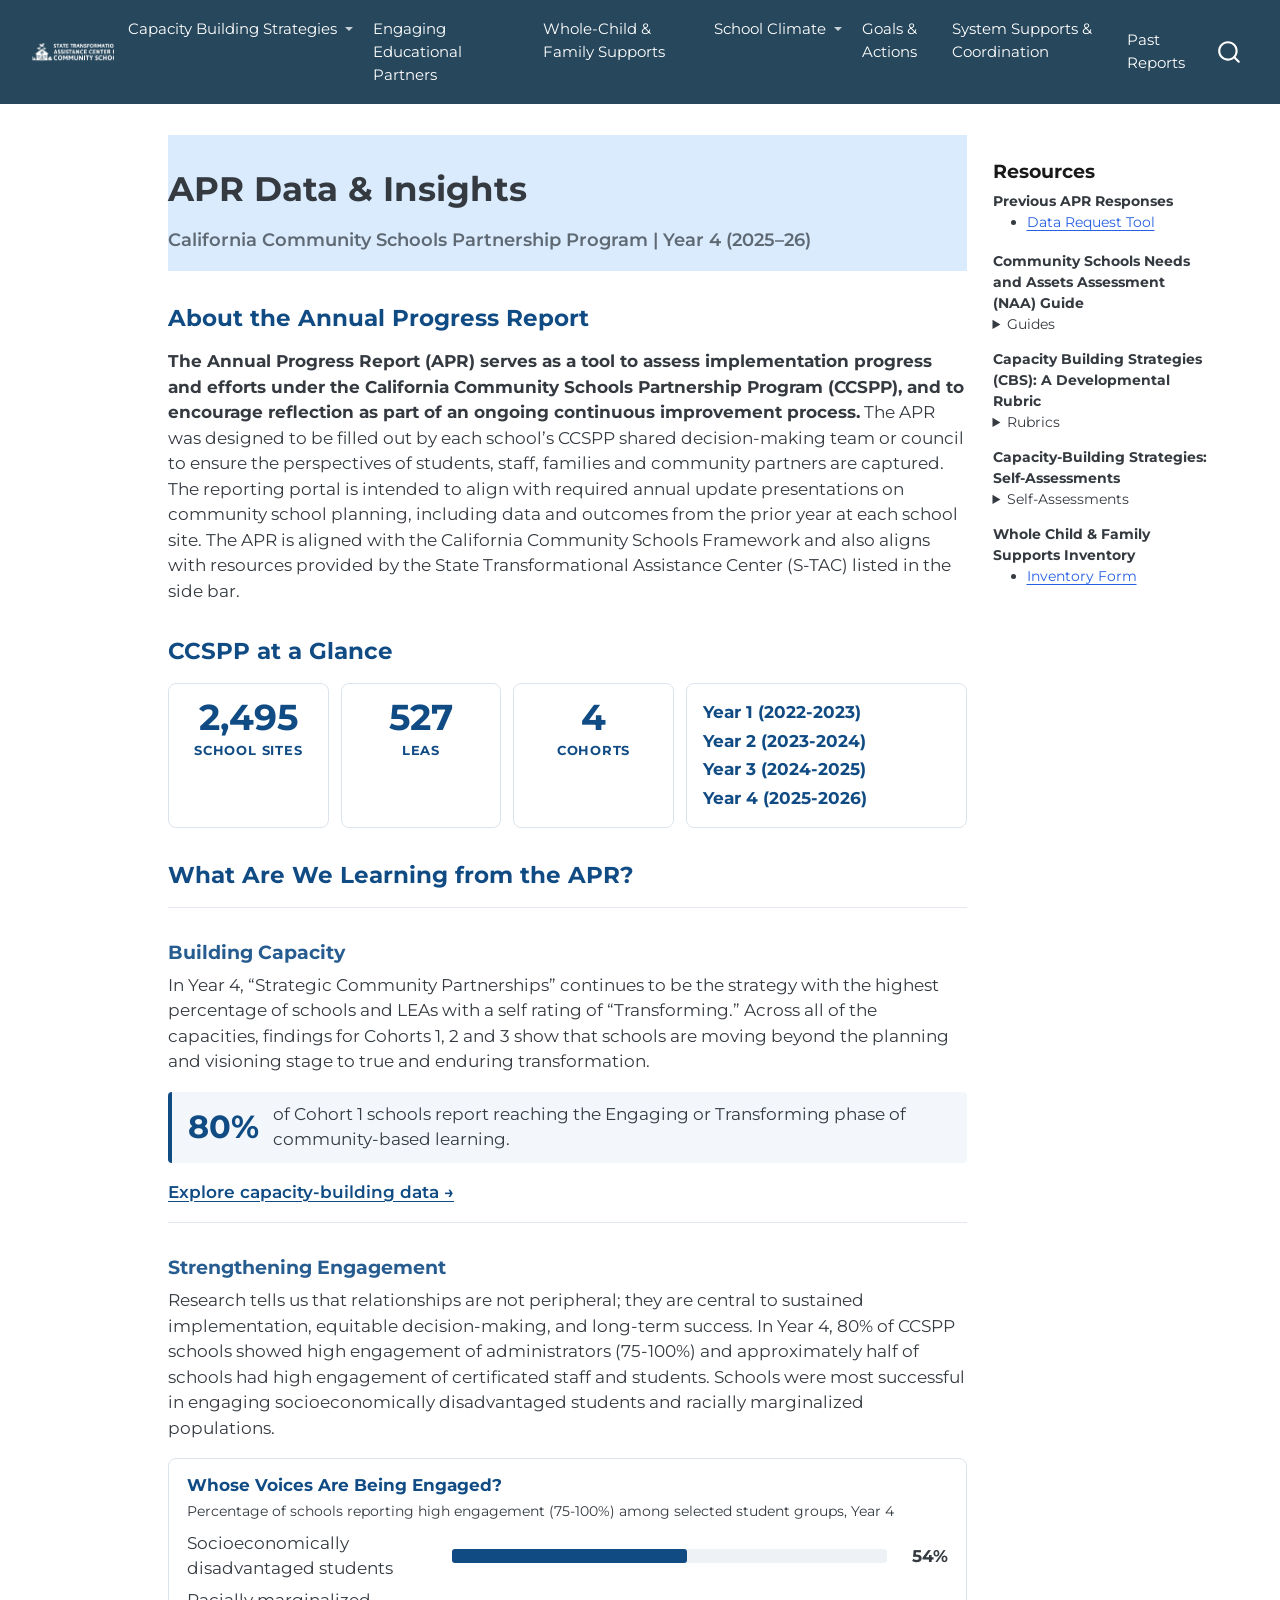
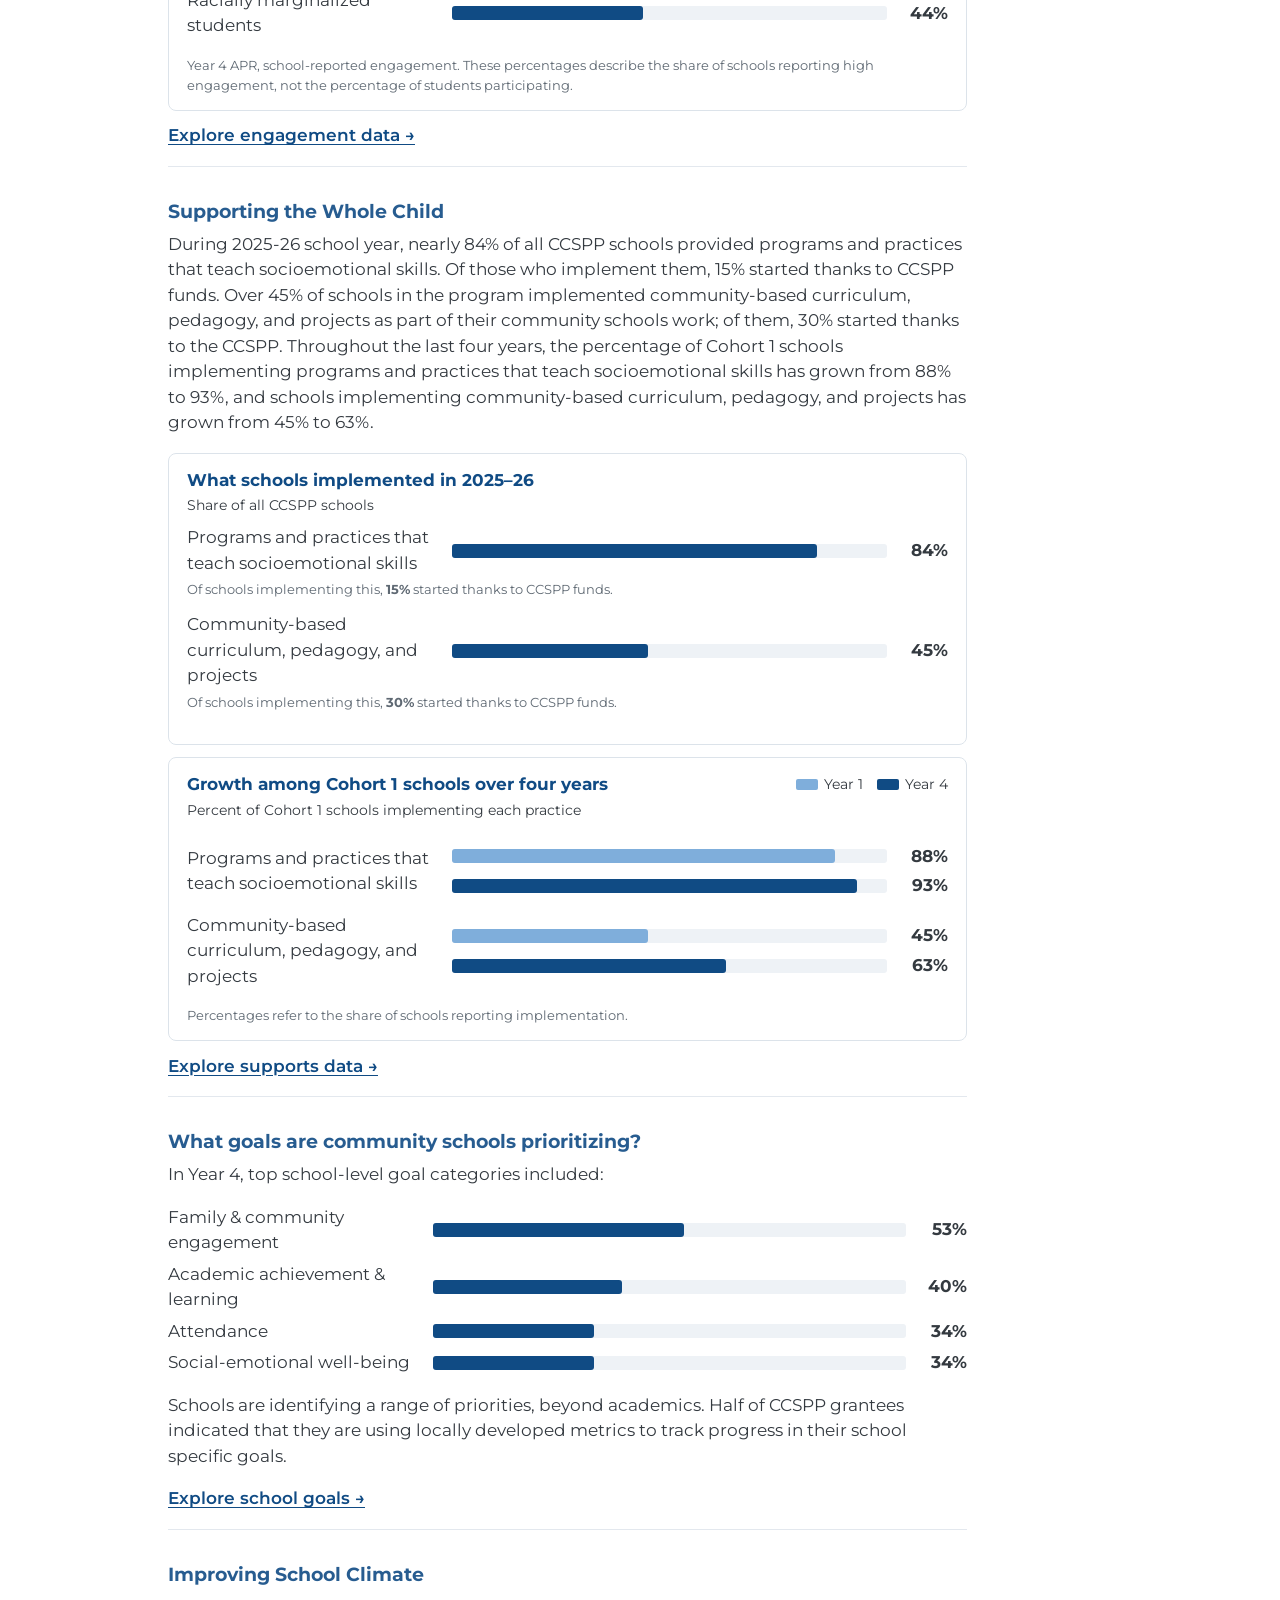
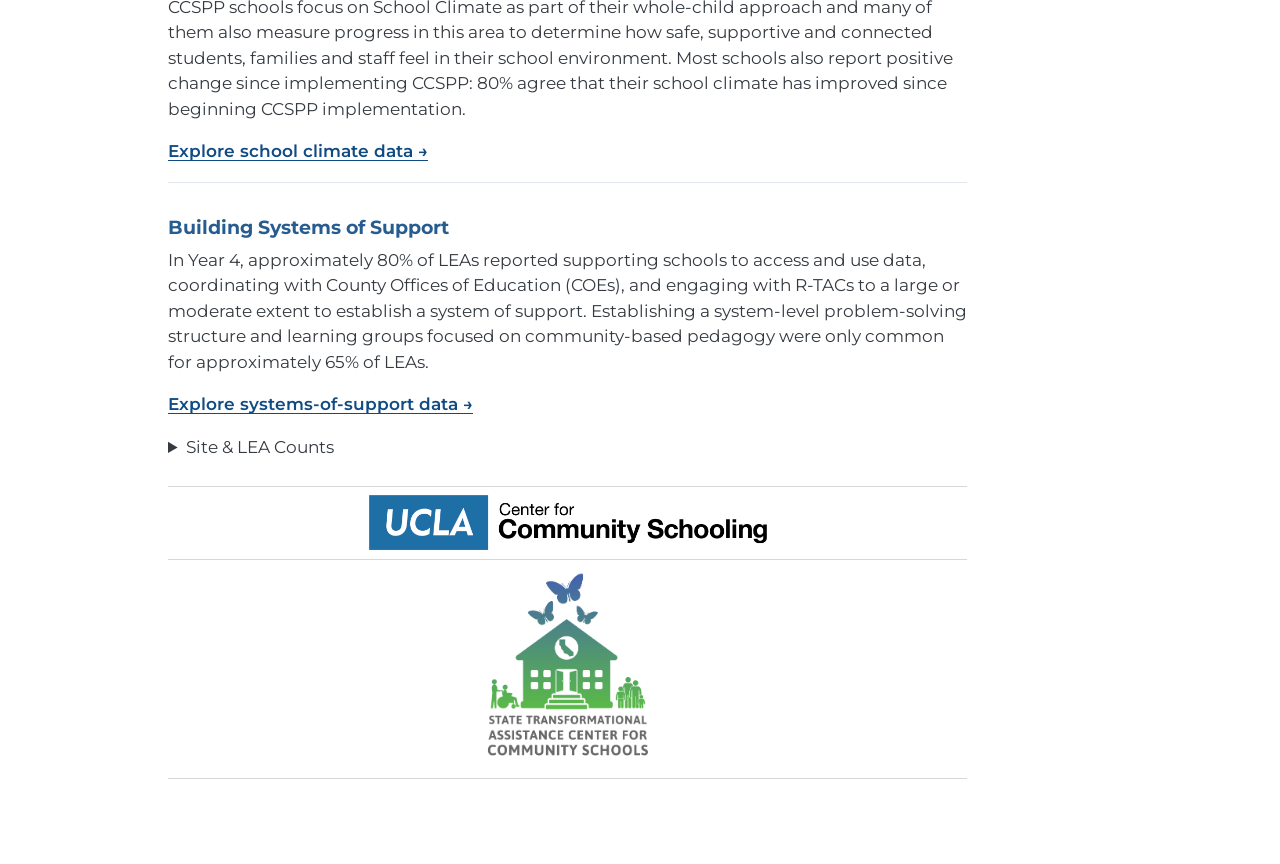
==== commit a78a66ad: "update docs" ====
--- a/docs/index.html
+++ b/docs/index.html
@@ -317,10 +317,55 @@
   margin-top: 0.5rem;
 }
 
+/* Whole-child charts: notes under bars, Year 1 / Year 4 legend, paired bars */
+.bar-callout {
+  font-size: 0.78rem;
+  color: #5F6973;
+  margin: -2px 0 12px;
+}
+.chart-head {
+  display: flex;
+  flex-wrap: wrap;
+  justify-content: space-between;
+  align-items: flex-start;
+  gap: 4px 16px;
+}
+.chart-legend {
+  display: flex;
+  gap: 14px;
+  font-size: 0.8rem;
+  margin-top: 2px;
+}
+.chart-legend span { display: inline-flex; align-items: center; gap: 6px; }
+.chart-legend i {
+  display: inline-block;
+  width: 22px;
+  height: 11px;
+  border-radius: 2px;
+  background: #104B84;
+}
+.chart-legend i.year1,
+.bar-fill.year1 { background: #7FAEDB; }
+.bar-group {
+  display: grid;
+  grid-template-columns: minmax(150px, 15rem) 1fr;
+  align-items: center;
+  gap: 10px;
+  margin: 10px 0;
+}
+.bar-pair-row {
+  display: grid;
+  grid-template-columns: 1fr 3rem;
+  align-items: center;
+  gap: 10px;
+  margin: 4px 0;
+}
+
 @media (max-width: 575.98px) {
   .bar-row { grid-template-columns: 1fr 3rem; }
   .bar-row .bar-label { grid-column: 1 / -1; }
   .home-stat { flex-direction: column; align-items: flex-start; }
+  .bar-group { grid-template-columns: 1fr; gap: 2px; }
 }
 </style>
 <section id="apr-data-insights" class="level1 hero-banner">
@@ -424,9 +469,46 @@
 </div>
 <p><span class="explore-link"><a href="./Engaging Educational Partners.html">Explore engagement data</a></span></p>
 </section>
-<section id="whole-child-family-supports" class="level3 learn-section">
-<h3 class="anchored" data-anchor-id="whole-child-family-supports">Whole Child &amp; Family Supports</h3>
-<p>Nearly 80% of schools provided school climate and collaborative leadership supports. One-third of CCSPP schools are implementing community-based learning as part of their community schools work. Cohort 1 showed a high level of implementation of all whole-child supports with over 60% of schools providing supports across all areas.</p>
+<section id="supporting-the-whole-child" class="level3 learn-section">
+<h3 class="anchored" data-anchor-id="supporting-the-whole-child">Supporting the Whole Child</h3>
+<p>During 2025-26 school year, nearly 84% of all CCSPP schools provided programs and practices that teach socioemotional skills. Of those who implement them, 15% started thanks to CCSPP funds. Over 45% of schools in the program implemented community-based curriculum, pedagogy, and projects as part of their community schools work; of them, 30% started thanks to the CCSPP. Throughout the last four years, the percentage of Cohort 1 schools implementing programs and practices that teach socioemotional skills has grown from 88% to 93%, and schools implementing community-based curriculum, pedagogy, and projects has grown from 45% to 63%.</p>
+<div class="chart-card">
+  <p class="chart-title">What schools implemented in 2025–26</p>
+  <p class="chart-sub">Share of all CCSPP schools</p>
+  <div class="bar-list">
+    <div class="bar-row"><div class="bar-label">Programs and practices that teach socioemotional skills</div><div class="bar-track"><div class="bar-fill" style="width:84%"></div></div><div class="bar-pct">84%</div></div>
+    <div class="bar-callout">Of schools implementing this, <strong>15%</strong> started thanks to CCSPP funds.</div>
+    <div class="bar-row"><div class="bar-label">Community-based curriculum, pedagogy, and projects</div><div class="bar-track"><div class="bar-fill" style="width:45%"></div></div><div class="bar-pct">45%</div></div>
+    <div class="bar-callout">Of schools implementing this, <strong>30%</strong> started thanks to CCSPP funds.</div>
+  </div>
+</div>
+
+<div class="chart-card">
+  <div class="chart-head">
+    <div>
+      <p class="chart-title">Growth among Cohort 1 schools over four years</p>
+      <p class="chart-sub">Percent of Cohort 1 schools implementing each practice</p>
+    </div>
+    <div class="chart-legend"><span><i class="year1"></i>Year 1</span><span><i></i>Year 4</span></div>
+  </div>
+  <div class="bar-list">
+    <div class="bar-group">
+      <div class="bar-label">Programs and practices that teach socioemotional skills</div>
+      <div>
+      <div class="bar-pair-row"><div class="bar-track"><div class="bar-fill year1" style="width:88%" title="Year 1: 88%"></div></div><div class="bar-pct">88%</div></div>
+      <div class="bar-pair-row"><div class="bar-track"><div class="bar-fill" style="width:93%" title="Year 4: 93%"></div></div><div class="bar-pct">93%</div></div>
+      </div>
+    </div>
+    <div class="bar-group">
+      <div class="bar-label">Community-based curriculum, pedagogy, and projects</div>
+      <div>
+      <div class="bar-pair-row"><div class="bar-track"><div class="bar-fill year1" style="width:45%" title="Year 1: 45%"></div></div><div class="bar-pct">45%</div></div>
+      <div class="bar-pair-row"><div class="bar-track"><div class="bar-fill" style="width:63%" title="Year 4: 63%"></div></div><div class="bar-pct">63%</div></div>
+      </div>
+    </div>
+  </div>
+  <p class="chart-note">Percentages refer to the share of schools reporting implementation.</p>
+</div>
 <p><span class="explore-link"><a href="./WCFSI.html">Explore supports data</a></span></p>
 </section>
 <section id="what-goals-are-community-schools-prioritizing" class="level3 learn-section">
--- a/docs/styles.css
+++ b/docs/styles.css
@@ -220,3 +220,55 @@
 .hero-banner h2 {
   border-bottom: none !important;
 }
+
+/* ------------------------------------------------------------
+   Page headings -- consistent across all pages
+   (modeled on the home page and the Goals & Actions draft)
+   - Title block (blue band): question in dark gray, subtitle in gray
+   - Section headings: navy #104B84, bold, no underline rule
+   ------------------------------------------------------------ */
+:root {
+  --heading-navy: #104B84;
+  --heading-dark: #343a40;
+  --subtitle-gray: #5F6973;
+}
+
+/* Section headings in the page body */
+main.content h2 {
+  color: var(--heading-navy);
+  font-weight: 700;
+  font-size: 1.35rem;
+  border-bottom: none;
+  padding-bottom: 0;
+  margin-top: 2rem;
+}
+main.content h3 {
+  color: var(--heading-navy);
+  font-weight: 700;
+  font-size: 1.1rem;
+}
+main.content h4 {
+  color: var(--heading-navy);
+  font-weight: 600;
+  font-size: 1rem;
+}
+
+/* Title block: page question + subtitle */
+main.content .hero-banner h1 {
+  color: var(--heading-dark);
+  font-weight: 700;
+}
+main.content .hero-banner h2,
+main.content .hero-banner .hero-subtitle {
+  color: var(--subtitle-gray);
+  font-size: 1.05rem;
+  font-weight: 600;
+  margin-top: 0.25rem;
+}
+
+/* Side column (e.g., "Resources"): headings in black, not navy */
+main.content .column-margin h2,
+main.content .column-margin h3,
+main.content .column-margin h4 {
+  color: #000000;
+}
